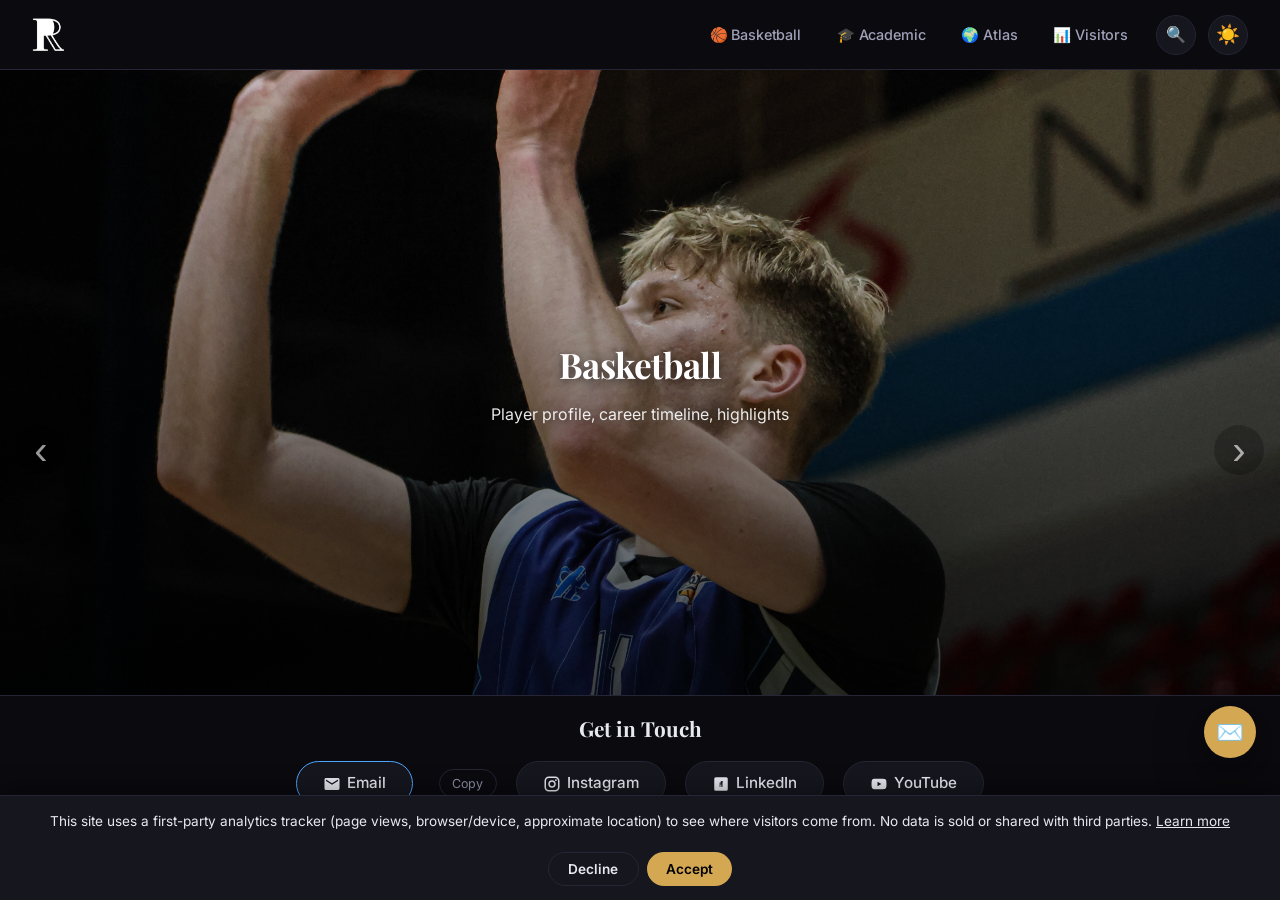
==== index.html @ edaf4eea "edits" ====
<!DOCTYPE html>
<html lang="en" data-theme="dark">
<head>

    <meta charset="UTF-8">
    <meta name="viewport" content="width=device-width, initial-scale=1.0">
    <title>Pavle Radojević — Home</title>
    <meta name="description" content="Personal website of Pavle Radojević — Basketball, Academics, License Plate Atlas">
    <link rel="icon" type="image/webp" href="images/logo-dark.webp">
    <meta property="og:type" content="website">
    <meta property="og:title" content="Pavle Radojević — Home">
    <meta property="og:description" content="Personal website of Pavle Radojević — Basketball, Academics, License Plate Atlas">
    <meta property="og:url" content="https://pavleradojevic07.github.io/pavle.radojevic/">
    <meta property="og:image" content="https://pavleradojevic07.github.io/pavle.radojevic/images/logo-dark.webp">
    <meta name="twitter:card" content="summary_large_image">
    <link rel="preconnect" href="https://fonts.googleapis.com">
    <link rel="preconnect" href="https://fonts.gstatic.com" crossorigin>
    <link href="https://fonts.googleapis.com/css2?family=Inter:wght@300;400;500;600;700;800;900&family=Playfair+Display:wght@500;600;700;800&family=JetBrains+Mono:wght@400;500;600&display=swap" rel="stylesheet">
    <script>
        // Immediately apply saved theme from cookie (no flash)
        (function() {
            var theme = document.cookie.replace(/(?:(?:^|.*;\s*)theme\s*\=\s*([^;]*).*$)|^.*$/, "$1") || 'dark';
            document.documentElement.setAttribute('data-theme', theme);
        })();
    </script>
    <style>
        :root {
            --bg: #0a0a0f;
            --bg-secondary: #111118;
            --bg-card: #16161f;
            --bg-card-hover: #1c1c28;
            --text: #e8e8f0;
            --text-secondary: #a0a0b8;
            --text-muted: #8f8fa8;
            --accent-basketball: #f07b3b;
            --accent-academic: #4da6ff;
            --accent-plates: #3ddc84;
            --accent-gold: #d4a853;
            --border: #252535;
            --shadow: 0 4px 24px rgba(0, 0, 0, 0.4);
            --shadow-lg: 0 12px 48px rgba(0, 0, 0, 0.5);
            --radius: 16px;
            --radius-lg: 24px;
            --transition: 0.3s cubic-bezier(0.4, 0, 0.2, 1);
            --transition-slow: 0.6s cubic-bezier(0.4, 0, 0.2, 1);
            --font-sans: 'Inter', system-ui, -apple-system, sans-serif;
            --font-display: 'Playfair Display', Georgia, serif;
            --font-mono: 'JetBrains Mono', 'Fira Code', monospace;
            --nav-height: 70px;
            --img-basketball: url('images/basketball-dark.webp');
            --img-academic:   url('images/academic-dark.webp');
            --img-plates:     url('images/plates-dark.webp');
        }

        [data-theme="light"] {
            --bg: #f5f5f8;
            --bg-secondary: #ffffff;
            --bg-card: #ffffff;
            --bg-card-hover: #f8f8fc;
            --text: #1a1a2e;
            --text-secondary: #4a4a60;
            --text-muted: #666680;
            --border: #e0e0ea;
            --shadow: 0 4px 20px rgba(0, 0, 0, 0.06);
            --shadow-lg: 0 12px 40px rgba(0, 0, 0, 0.1);
            --img-basketball: url('images/basketball-light.webp');
            --img-academic:   url('images/academic-light.webp');
            --img-plates:     url('images/plates-light.webp');
        }

        * {
            margin: 0;
            padding: 0;
            box-sizing: border-box;
        }

        html {
            scroll-behavior: smooth;
        }

        body {
            font-family: var(--font-sans);
            background: var(--bg);
            color: var(--text);
            line-height: 1.6;
            transition: background var(--transition-slow), color var(--transition-slow);
            overflow: hidden;
            -webkit-font-smoothing: antialiased;
            display: flex;
            flex-direction: column;
            height: 100vh;               /* full viewport height */
        }

        /* Navigation */
        .nav {
            position: fixed;
            top: 0;
            left: 0;
            right: 0;
            z-index: 1000;
            height: var(--nav-height);
            background: var(--bg);
            border-bottom: 1px solid var(--border);
            display: flex;
            align-items: center;
            justify-content: space-between;
            padding: 0 2rem;
            backdrop-filter: blur(20px);
            -webkit-backdrop-filter: blur(20px);
            transition: background var(--transition);
        }
        .nav-logo {
            font-family: var(--font-display);
            font-weight: 700;
            font-size: 1.4rem;
            letter-spacing: -0.02em;
            color: var(--text);
            text-decoration: none;
        }

        /* Logo image switching */
        .logo-dark, .logo-light {
            height: 36px;
            display: block;
        }
        .logo-light { display: none; }
        [data-theme="light"] .logo-dark { display: none; }
        [data-theme="light"] .logo-light { display: block; }
        .nav-links {
            display: flex;
            gap: 0.25rem;
            align-items: center;
        }
        .nav-link {
            color: var(--text-secondary);
            text-decoration: none;
            font-weight: 500;
            font-size: 0.9rem;
            padding: 0.5rem 1rem;
            border-radius: 8px;
            transition: all var(--transition);
            white-space: nowrap;
            letter-spacing: -0.01em;
        }
        .nav-link:hover,
        .nav-link.active {
            color: var(--text);
            background: var(--bg-card);
        }
        .nav-link.basketball-link:hover { color: var(--accent-basketball); }
        .nav-link.academic-link:hover { color: var(--accent-academic); }
        .nav-link.plates-link:hover { color: var(--accent-plates); }
        .theme-toggle {
            background: var(--bg-card);
            border: 1px solid var(--border);
            color: var(--text);
            cursor: pointer;
            width: 40px;
            height: 40px;
            border-radius: 50%;
            display: flex;
            align-items: center;
            justify-content: center;
            font-size: 1.2rem;
            transition: all var(--transition);
            margin-left: 0.5rem;
        }
        .theme-toggle:hover {
            background: var(--bg-card-hover);
            transform: rotate(30deg);
        }
        .mobile-menu-btn {
            display: none;
            background: none;
            border: none;
            color: var(--text);
            font-size: 1.6rem;
            cursor: pointer;
            padding: 0.4rem;
        }

        /* Hero – horizontal swipe */
.hero {
    flex: 1;                        /* take all remaining space between nav and footer */
    overflow-y: hidden;             /* no vertical scroll */
    overflow-x: auto;               /* horizontal swipe */
    scroll-snap-type: x mandatory;  /* snap to each panel */
    -webkit-overflow-scrolling: touch;
    display: flex;
    margin-top: var(--nav-height);
}

.hero-panels {
    display: flex;
    flex-direction: row;            /* panels side‑by‑side */
    height: 100%;
    width: auto;
}

.hero-panel {
    min-width: 100vw;               /* each panel fills the viewport width */
    height: 100%;
    scroll-snap-align: start;
    flex-shrink: 0;
    position: relative;
    display: flex;
    align-items: center;
    justify-content: center;
    text-decoration: none;
    color: #fff;
    background-size: cover;
    background-position: center;
    overflow: hidden;
    cursor: pointer;
    }

    .scroll-arrow {
        position: absolute;
        top: 50%;
        transform: translateY(-50%);
        z-index: 10;
        background: rgba(0,0,0,0.4);
        border: none;
        color: white;
        font-size: 2.5rem;
        width: 50px;
        height: 50px;
        border-radius: 50%;
        cursor: pointer;
        display: flex;
        align-items: center;
        justify-content: center;
        opacity: 0.6;
        transition: opacity 0.3s;
    }
    .scroll-arrow:hover { opacity: 1; }
    .scroll-left  { left: 1rem; }
    .scroll-right { right: 1rem; }
    .panel-basketball {
        background-image: var(--img-basketball);
    }
    .panel-academic {
        background-image: var(--img-academic);
    }
    .panel-plates {
        background-image: var(--img-plates);
    }

        .hero-panel::after {
            content: '';
            position: absolute;
            inset: 0;
            background: linear-gradient(to top, rgba(0,0,0,0.7) 0%, rgba(0,0,0,0.3) 60%, rgba(0,0,0,0.1) 100%);
            z-index: 1;
            transition: background var(--transition-slow);
        }
        .hero-panel:hover::after {
            background: linear-gradient(to top, rgba(0,0,0,0.5) 0%, rgba(0,0,0,0.2) 60%, rgba(0,0,0,0.05) 100%);
        }
        .hero-panel:hover {
            transform: scale(1.02);
            z-index: 5;
            box-shadow: 0 0 60px rgba(0,0,0,0.8);
        }
        .panel-content {
            position: relative;
            z-index: 2;
            text-align: center;
            padding: 2rem;
            max-width: 400px;
            transition: transform var(--transition);
        }
        .hero-panel:hover .panel-content {
            transform: translateY(-10px);
        }
        .panel-content .hero-card-icon {
            font-size: 4rem;
            display: block;
            margin-bottom: 0.5rem;
            filter: drop-shadow(0 4px 12px rgba(0,0,0,0.5));
        }
        .panel-content h3 {
            font-family: var(--font-display);
            font-size: 2.2rem;
            font-weight: 700;
            letter-spacing: -0.02em;
            text-shadow: 0 2px 10px rgba(0,0,0,0.6);
            margin-bottom: 0.5rem;
        }
        .panel-content p {
            font-size: 1rem;
            opacity: 0.9;
            text-shadow: 0 1px 8px rgba(0,0,0,0.5);
            font-weight: 400;
        }

        

        /* Footer */
        .contact-footer {
            text-align: center;
            padding: 1rem 1rem 1.2rem;   /* was 2rem 1rem 2.5rem */
            border-top: 1px solid var(--border);
            background: var(--bg);
        }
        .contact-footer h4 {
            font-family: var(--font-display);
            font-size: 1.3rem;
            margin-bottom: 1rem;
            color: var(--text);
        }
        .contact-links {
            display: flex;
            gap: 1.2rem;
            justify-content: center;
            flex-wrap: wrap;
            align-items: center;
        }
        .contact-link {
            color: var(--text);
            text-decoration: none;
            font-weight: 500;
            padding: 0.6rem 1.6rem;
            border-radius: 30px;
            border: 1px solid var(--border);
            transition: all var(--transition);
            background: var(--bg-card);
            font-size: 0.95rem;
            display: inline-flex;
            align-items: center;
            gap: 0.4rem;
        }
        .contact-link:hover {
            border-color: var(--accent-gold);
            background: var(--bg-card-hover);
            transform: translateY(-2px);
        }
        .contact-link.email-link { border-color: var(--accent-academic); }
        .contact-link.email-link:hover { border-color: var(--accent-academic); background: rgba(77,166,255,0.1); }
        .footer-note {
            color: var(--text-muted);
            font-size: 0.8rem;
            margin-top: 1.5rem;
        }

        /* Responsive */
        @media (max-width: 900px) {
            .nav-links { display: none; }
            .nav-links.mobile-open {
                display: flex;
                flex-direction: column;
                position: absolute;
                top: var(--nav-height);
                left: 0;
                right: 0;
                background: var(--bg-secondary);
                padding: 1rem;
                border-bottom: 1px solid var(--border);
                box-shadow: var(--shadow-lg);
                gap: 0.3rem;
            }
            .mobile-menu-btn { display: block; }
        }
        @media (max-width: 500px) {
            .hero-panel .panel-content h3 { font-size: 1.8rem; }
            .hero-panel .hero-card-icon { font-size: 3rem; }
            .contact-links { gap: 0.6rem; }
            .contact-link { padding: 0.5rem 1.2rem; font-size: 0.85rem; }
        }

        ::-webkit-scrollbar { width: 6px; }
        ::-webkit-scrollbar-track { background: var(--bg); }
        ::-webkit-scrollbar-thumb { background: var(--border); border-radius: 3px; }
        ::-webkit-scrollbar-thumb:hover { background: var(--text-muted); }
    </style>
<style>
    /* Light-theme accent colors darkened to meet WCAG AA (4.5:1) when used as text */
    [data-theme="light"] { --accent-academic: #1a6fc4; --accent-basketball: #c2410c; --accent-plates: #15803d; --accent-gold: #8a6210; }
    [data-theme="light"] #analytics-consent-banner .ac-accept,
    [data-theme="light"] #floatingContactToggle,
    [data-theme="light"] .skip-link,
    [data-theme="light"] .globe-search button,
    [data-theme="light"] #donationBtn,
    [data-theme="light"] #cookiePrefsBtnMain,
    [data-theme="light"] .confirm-modal-confirm { color: #fff !important; }
    .skip-link { position: fixed; top: -100px; left: 1rem; z-index: 100000; background: var(--accent-gold, #d4a853); color: #000; padding: 0.7rem 1.4rem; border-radius: 8px; text-decoration: none; font-weight: 600; font-family: var(--font-sans, sans-serif); transition: top 0.2s ease; }
    .skip-link:focus { top: 1rem; }
    #main-content:focus { outline: none; }
    [id] { scroll-margin-top: calc(var(--nav-height, 70px) + 16px); }
    #scrollProgressBar { position: fixed; top: 0; left: 0; height: 3px; width: 0%; background: var(--accent-gold, #d4a853); z-index: 1001; transition: width 0.1s linear; }
    #backToTopBtn { position: fixed; bottom: 1.5rem; left: 1.5rem; z-index: 900; width: 46px; height: 46px; border-radius: 50%; border: 1px solid var(--border); background: var(--bg-card); color: var(--text); font-size: 1.2rem; cursor: pointer; display: none; align-items: center; justify-content: center; box-shadow: var(--shadow); transition: border-color 0.25s ease, transform 0.25s ease, opacity 0.25s ease; opacity: 0; transform: translateY(10px); }
    #backToTopBtn.visible { display: flex; opacity: 1; transform: translateY(0); }
    #backToTopBtn:hover { border-color: var(--accent-gold); transform: translateY(-2px); }
    #floatingContact { position: fixed; bottom: 1.5rem; right: 1.5rem; z-index: 900; display: flex; flex-direction: column-reverse; align-items: flex-end; gap: 0.6rem; }
    #floatingContactToggle { width: 52px; height: 52px; border-radius: 50%; border: none; cursor: pointer; background: var(--accent-gold); color: #000; font-size: 1.4rem; box-shadow: var(--shadow-lg); display: flex; align-items: center; justify-content: center; transition: transform 0.2s ease; }
    #floatingContactToggle:hover { transform: scale(1.06); }
    #floatingContactPanel { display: none; flex-direction: column; gap: 0.3rem; background: var(--bg-card); border: 1px solid var(--border); border-radius: var(--radius-sm); padding: 0.6rem; box-shadow: var(--shadow-lg); min-width: 160px; }
    #floatingContactPanel.open { display: flex; }
    #floatingContactPanel a { display: flex; align-items: center; gap: 0.5rem; color: var(--text); text-decoration: none; font-size: 0.85rem; padding: 0.45rem 0.6rem; border-radius: 6px; transition: background 0.2s; }
    #floatingContactPanel a:hover { background: var(--bg-card-hover); }
    #siteSearchTrigger { background: var(--bg-card); border: 1px solid var(--border); color: var(--text); cursor: pointer; width: 40px; height: 40px; border-radius: 50%; display: flex; align-items: center; justify-content: center; font-size: 1rem; transition: all var(--transition, 0.3s); margin-left: 0.5rem; }
    #siteSearchTrigger:hover { background: var(--bg-card-hover); }
    #siteSearchOverlay { display: none; position: fixed; inset: 0; background: rgba(0,0,0,0.6); z-index: 20000; align-items: flex-start; justify-content: center; padding-top: 12vh; }
    #siteSearchOverlay.open { display: flex; }
    #siteSearchBox { background: var(--bg-card); border: 1px solid var(--border); border-radius: var(--radius); width: 92%; max-width: 480px; padding: 1rem; box-shadow: var(--shadow-lg); max-height: 60vh; display: flex; flex-direction: column; }
    #siteSearchInput { width: 100%; padding: 0.7rem 0.9rem; border-radius: var(--radius-sm); border: 1px solid var(--border); background: var(--bg-secondary); color: var(--text); font-family: var(--font-sans); font-size: 0.95rem; outline: none; }
    #siteSearchInput:focus { border-color: var(--accent-gold); }
    #siteSearchResults { margin-top: 0.7rem; overflow-y: auto; }
    #siteSearchResults a { display: block; padding: 0.6rem 0.7rem; border-radius: 8px; text-decoration: none; color: var(--text); }
    #siteSearchResults a:hover { background: var(--bg-card-hover); }
    #siteSearchResults .result-desc { color: var(--text-muted); font-size: 0.8rem; }
    #siteSearchEmpty { color: var(--text-muted); font-size: 0.85rem; padding: 0.6rem 0.2rem; }
    .confirm-modal-overlay { display: none; position: fixed; inset: 0; background: rgba(0,0,0,0.7); z-index: 20000; align-items: center; justify-content: center; }
    .confirm-modal-overlay.open { display: flex; }
    .confirm-modal-box { background: var(--bg-card); border: 1px solid var(--border); border-radius: var(--radius); padding: 1.6rem; max-width: 360px; width: 90%; text-align: center; box-shadow: var(--shadow-lg); }
    .confirm-modal-box h4 { font-family: var(--font-display); font-size: 1.2rem; margin-bottom: 0.6rem; }
    .confirm-modal-box p { color: var(--text-secondary); font-size: 0.9rem; margin-bottom: 1.2rem; }
    .confirm-modal-actions { display: flex; gap: 0.6rem; justify-content: center; }
    .confirm-modal-actions button { border: none; padding: 0.55rem 1.3rem; border-radius: 20px; cursor: pointer; font-weight: 600; font-family: var(--font-sans); }
    .confirm-modal-confirm { background: var(--accent-gold); color: #000; }
    .confirm-modal-cancel { background: var(--bg-secondary); color: var(--text); border: 1px solid var(--border); }
    .copy-email-btn { background: none; border: 1px solid var(--border); color: var(--text-muted); cursor: pointer; border-radius: 20px; padding: 0.35rem 0.8rem; font-size: 0.78rem; margin-left: 0.4rem; font-family: var(--font-sans); transition: all var(--transition, 0.3s); }
    .copy-email-btn:hover { border-color: var(--accent-gold); color: var(--text); }
    #donationBtn:hover { filter: brightness(1.1); }
    #cookiePrefsBtn:hover, #cookiePrefsBtnMain:hover { opacity: 0.75; }
    .modal-close:hover { border-color: var(--accent-gold); background: var(--bg-card-hover); }
    .footer-note a:hover { color: var(--text); }
    .skeleton-pulse { animation: skeletonPulse 1.3s ease-in-out infinite; }
    @keyframes skeletonPulse { 0%,100% { opacity: 1; } 50% { opacity: 0.4; } }
    .stats-grid.loading .stat-value { color: transparent; background: var(--border); border-radius: 6px; display: inline-block; min-width: 2.4ch; animation: skeletonPulse 1.3s ease-in-out infinite; }
    .loading-overlay { position: absolute; inset: 0; display: flex; align-items: center; justify-content: center; background: var(--bg-secondary); color: var(--text-muted); font-size: 0.85rem; z-index: 5; transition: opacity 0.4s ease; border-radius: inherit; }
    .loading-overlay.hidden { opacity: 0; pointer-events: none; }
    .loading-spinner { width: 20px; height: 20px; border: 2px solid var(--border); border-top-color: var(--accent-gold); border-radius: 50%; animation: spin 0.8s linear infinite; margin-right: 0.6rem; }
    @keyframes spin { to { transform: rotate(360deg); } }
    .form-msg { font-size: 0.8rem; margin-top: 0.5rem; min-height: 1.1em; }
    .form-msg-error { color: var(--accent-basketball, #e05a3b); }
    .form-msg-success { color: var(--accent-plates, #3ddc84); }
    .faq-list { display: flex; flex-direction: column; gap: 0.8rem; }
    .faq-item { background: var(--bg-card); border: 1px solid var(--border); border-radius: var(--radius-sm); padding: 1.1rem 1.3rem; cursor: pointer; transition: all var(--transition, 0.3s); }
    .faq-item:hover { border-color: var(--accent-gold); }
    .faq-question { font-weight: 600; position: relative; padding-right: 1.6rem; }
    .faq-question::after { content: '+'; position: absolute; right: 0; top: 0; font-weight: 400; color: var(--text-muted); transition: transform 0.2s; display: inline-block; }
    .faq-item[aria-expanded="true"] .faq-question::after { transform: rotate(45deg); }
    .faq-answer { display: none; margin-top: 0.7rem; padding-top: 0.7rem; border-top: 1px dashed var(--border); color: var(--text-secondary); font-size: 0.9rem; line-height: 1.6; }
    .faq-item[aria-expanded="true"] .faq-answer { display: block; }
    .faq-answer-todo { color: var(--accent-gold) !important; }
    @media print {
        .nav, .contact-footer, #analytics-consent-banner, #backToTopBtn, #floatingContact, #siteSearchOverlay, .confirm-modal-overlay, #scrollProgressBar, .theme-toggle, .mobile-menu-btn, .skip-link, .globe-container, .map-container, .map-container-wrap { display: none !important; }
        body { background: #fff !important; color: #000 !important; }
        .page-content { padding-top: 0 !important; }
        a { color: #000 !important; text-decoration: underline; }
        .course-summary, .faq-answer { display: block !important; }
        * { box-shadow: none !important; }
    }
    @media (prefers-reduced-motion: reduce) {
        .skeleton-pulse, .loading-spinner, #backToTopBtn, #floatingContactToggle { animation: none !important; transition: none !important; }
    }
</style>
</head>
<body>
    <a href="#main-content" class="skip-link">Skip to main content</a>
    <div id="scrollProgressBar"></div>
    <!-- Minimal analytics consent banner (Cloudflare tracker only — no Google Analytics) -->
    <style>
        #analytics-consent-banner {
            position: fixed; bottom: 0; left: 0; right: 0;
            background: var(--bg-card, #16161f); border-top: 1px solid var(--border, #252535);
            color: var(--text, #e8e8f0); padding: 0.9rem 1.5rem;
            display: none; align-items: center; justify-content: center;
            gap: 1.2rem; flex-wrap: wrap; z-index: 10000; font-size: 0.85rem;
            box-shadow: 0 -4px 24px rgba(0,0,0,0.4); transform: translateY(100%);
            transition: transform 0.3s ease;
        }
        #analytics-consent-banner.visible { display: flex; transform: translateY(0); }
        #analytics-consent-banner .ac-btn {
            border: none; padding: 0.5rem 1.2rem; border-radius: 30px;
            cursor: pointer; font-weight: 600; font-family: var(--font-sans, 'Inter', sans-serif);
            font-size: 0.85rem; transition: filter 0.2s;
        }
        #analytics-consent-banner .ac-accept { background: var(--accent-gold, #d4a853); color: #000; }
        #analytics-consent-banner .ac-decline { background: transparent; border: 1px solid var(--border, #252535); color: var(--text, #e8e8f0); }
        #analytics-consent-banner .ac-btn:hover { filter: brightness(1.1); }
    </style>
    <div id="analytics-consent-banner">
        <span>This site uses a first-party analytics tracker (page views, browser/device, approximate location) to see where visitors come from. No data is sold or shared with third parties. <a href="cookies.html" style="color:inherit; text-decoration:underline;">Learn more</a></span>
        <div style="display:flex; gap:0.5rem;">
            <button class="ac-btn ac-decline" id="acDeclineBtn">Decline</button>
            <button class="ac-btn ac-accept" id="acAcceptBtn">Accept</button>
        </div>
    </div>
    <script>
(function() {
  const WORKER_URL = 'https://visitor-tracker.pavle-radojevic3.workers.dev';
  const MAX_IDLE_MINUTES = 30;
  const CONSENT_COOKIE = 'analytics-consent';

  function getCookie(name) {
    const match = document.cookie.match(new RegExp('(^| )' + name + '=([^;]+)'));
    return match ? match[2] : null;
  }

  function setConsentCookie(value) {
    document.cookie = CONSENT_COOKIE + '=' + value + ';path=/;max-age=' + (60*60*24*365) + ';SameSite=Lax';
  }

  function getUTMParams() {
    var params = new URLSearchParams(window.location.search);
    var keys = ['utm_source', 'utm_medium', 'utm_campaign', 'utm_term', 'utm_content'];
    var utm = {};
    var found = false;
    keys.forEach(function (k) {
      var v = params.get(k);
      if (v) { utm[k] = v.slice(0, 100); found = true; }
    });
    if (found) {
      sessionStorage.setItem('utmParams', JSON.stringify(utm));
      return utm;
    }
    try {
      var stored = sessionStorage.getItem('utmParams');
      return stored ? JSON.parse(stored) : {};
    } catch (e) { return {}; }
  }
  function runTracking() {
    // ── visitor token & entry time ──
    if (!sessionStorage.getItem('visitorToken')) {
      sessionStorage.setItem('visitorToken',
        crypto.randomUUID ? crypto.randomUUID() : Math.random().toString(36).substr(2));
    }
    const visitorToken = sessionStorage.getItem('visitorToken');

    function getEntryTime() {
      const stored = sessionStorage.getItem('entryTime');
      if (!stored) return null;
      const elapsed = Date.now() - new Date(stored).getTime();
      if (elapsed > MAX_IDLE_MINUTES * 60 * 1000) {
        sessionStorage.removeItem('entryTime');
        return null;
      }
      return stored;
    }

    let entryTime = getEntryTime();
    if (!entryTime) {
      entryTime = new Date().toISOString();
      sessionStorage.setItem('entryTime', entryTime);
    }

    // ── send page‑view ──
    const pageData = {
      browser: navigator.userAgent.includes('Firefox') ? 'Firefox' :
               navigator.userAgent.includes('Chrome') ? 'Chrome' :
               navigator.userAgent.includes('Safari') ? 'Safari' : 'Other',
      os: navigator.platform || 'Unknown',
      device: /Mobi|Android/i.test(navigator.userAgent) ? 'Mobile' : 'Desktop',
      referrer: document.referrer || 'Direct',
      page: window.location.pathname,
      entryTime: entryTime,
      previousPage: sessionStorage.getItem('lastPage') || null,
      visitorToken: visitorToken,
      utm: getUTMParams()
    };

    sessionStorage.setItem('lastPage', window.location.pathname);

    fetch(`${WORKER_URL}/track`, {
      method: 'POST',
      headers: { 'Content-Type': 'application/json' },
      body: JSON.stringify(pageData)
    }).catch(() => {});

    // ── event tracking (downloads & external clicks) ──
    function trackEvent(type, label, url, referrer = '') {
      fetch(`${WORKER_URL}/track-event`, {
        method: 'POST',
        headers: { 'Content-Type': 'application/json' },
        body: JSON.stringify({ type, label, url, referrer })
      }).catch(() => {});
    }

    document.addEventListener('click', function(e) {
      const link = e.target.closest('a');
      if (!link) return;
      const href = link.getAttribute('href') || '';

      if (href.match(/\.pdf$/i) || link.hasAttribute('download') || link.classList.contains('pdf-link')) {
        const label = link.textContent.trim() || 'PDF Download';
        const referrer = getReferrerTag();
        trackEvent('download', label, href, referrer);
      }

      if (link.hostname && link.hostname !== window.location.hostname) {
        const label = link.textContent.trim() || link.href;
        const referrer = getReferrerTag();
        trackEvent('click', label, href, referrer);
      }
    });

    function getReferrerTag() {
      const params = new URLSearchParams(window.location.search);
      return params.get('ref') || document.referrer || 'Direct';
    }
  }

  // ── consent gate: only track after Accept, never after Decline ──
  const consent = getCookie(CONSENT_COOKIE);
  const banner = document.getElementById('analytics-consent-banner');

  if (consent === 'accepted') {
    runTracking();
  } else if (consent !== 'declined' && banner) {
    banner.classList.add('visible');
    const acceptBtn = document.getElementById('acAcceptBtn');
    const declineBtn = document.getElementById('acDeclineBtn');
    if (acceptBtn) acceptBtn.addEventListener('click', function() {
      setConsentCookie('accepted');
      banner.classList.remove('visible');
      runTracking();
    });
    if (declineBtn) declineBtn.addEventListener('click', function() {
      setConsentCookie('declined');
      banner.classList.remove('visible');
    });
  }
})();
</script>


    <nav class="nav">
        <a href="index.html" class="nav-logo">
            <img src="images/logo-dark.webp" alt="PR Logo" class="logo-dark">
            <img src="images/logo-light.webp" alt="PR Logo" class="logo-light">
        </a>
        <button class="mobile-menu-btn" id="mobileMenuBtn" aria-label="Menu">☰</button>
        <div class="nav-links" id="navLinks">
            <a href="basketball.html" class="nav-link basketball-link">🏀 Basketball</a>
            <a href="academic.html" class="nav-link academic-link">🎓 Academic</a>
            <a href="plates.html" class="nav-link plates-link">🌍 Atlas</a>
            <a href="visitors.html" class="nav-link">📊 Visitors</a>
            <button id="siteSearchTrigger" aria-label="Search the site">🔍</button>
            <button class="theme-toggle" id="themeToggle" aria-label="Toggle theme">🌙</button>
        </div>
    </nav>

    <button id="backToTopBtn" aria-label="Back to top">↑</button>

    <div id="floatingContact">
        <div id="floatingContactPanel" aria-label="Quick contact options">
            <a href="mailto:pavle.radojevic07@gmail.com">✉️ Email</a>
            <a href="https://instagram.com/pavle.radojevic" target="_blank" rel="noopener">📷 Instagram</a>
            <a href="https://linkedin.com/in/pavle-radojevic-3677b4255/" target="_blank" rel="noopener">💼 LinkedIn</a>
        </div>
        <button id="floatingContactToggle" aria-label="Contact options" aria-controls="floatingContactPanel" aria-expanded="false">✉️</button>
    </div>

    <div id="siteSearchOverlay" role="dialog" aria-modal="true" aria-label="Site search">
        <div id="siteSearchBox">
            <input type="text" id="siteSearchInput" placeholder="Search the site…" aria-label="Search the site" autocomplete="off">
            <div id="siteSearchResults"></div>
        </div>
    </div>

    <div class="confirm-modal-overlay" id="cookiePrefsConfirmModal" role="dialog" aria-modal="true">
        <div class="confirm-modal-box">
            <h4>Reset cookie preferences?</h4>
            <p>You'll see the consent banner again on your next page load.</p>
            <div class="confirm-modal-actions">
                <button class="confirm-modal-cancel" id="cookiePrefsCancelBtn" type="button">Cancel</button>
                <button class="confirm-modal-confirm" id="cookiePrefsConfirmBtn" type="button">Reset</button>
            </div>
        </div>
    </div>

    <main class="hero" id="main-content" tabindex="-1">
    <button class="scroll-arrow scroll-left" id="scrollLeft" aria-label="Previous">‹</button>
    <button class="scroll-arrow scroll-right" id="scrollRight" aria-label="Next">›</button>
    <div class="hero-panels">
        <a href="basketball.html" class="hero-panel panel-basketball">
            <div class="panel-content">
                <h3>Basketball</h3>
                <p>Player profile, career timeline, highlights</p>
            </div>
        </a>
        <a href="academic.html" class="hero-panel panel-academic">
            <div class="panel-content">
                <h3>Academic</h3>
                <p>University, courses & personal projects</p>
            </div>
        </a>
        <a href="plates.html" class="hero-panel panel-plates">
            <div class="panel-content">
                <h3>License Plate Atlas</h3>
                <p>Interactive globe & collection stories</p>
            </div>
        </a>
    </div>
</main>

    <footer class="contact-footer">
        <h4>Get in Touch</h4>
        <div class="contact-links">
            <a href="mailto:pavle.radojevic07@gmail.com" class="contact-link email-link">
                <svg width="18" height="18" viewBox="0 0 24 24" fill="currentColor">
                    <path d="M20 4H4c-1.1 0-2 .9-2 2v12c0 1.1.9 2 2 2h16c1.1 0 2-.9 2-2V6c0-1.1-.9-2-2-2zm0 4-8 5-8-5V6l8 5 8-5v2z"/>
                </svg>
                Email
            </a>
            <button type="button" class="copy-email-btn" data-email="pavle.radojevic07@gmail.com" aria-label="Copy email address to clipboard">Copy</button>
            <a href="https://instagram.com/pavle.radojevic" target="_blank" rel="noopener" class="contact-link">
                <svg width="18" height="18" viewBox="0 0 24 24" fill="currentColor">
                    <path d="M7.8 2h8.4C19.4 2 22 4.6 22 7.8v8.4c0 3.2-2.6 5.8-5.8 5.8H7.8C4.6 22 2 19.4 2 16.2V7.8C2 4.6 4.6 2 7.8 2zm-.2 2C5.6 4 4 5.6 4 7.6v8.8C4 18.4 5.6 20 7.6 20h8.8c2 0 3.6-1.6 3.6-3.6V7.6C20 5.6 18.4 4 16.4 4H7.6zm9.6 1.5a1.25 1.25 0 110 2.5 1.25 1.25 0 010-2.5zM12 7c2.8 0 5 2.2 5 5s-2.2 5-5 5-5-2.2-5-5 2.2-5 5-5zm0 2c-1.7 0-3 1.3-3 3s1.3 3 3 3 3-1.3 3-3-1.3-3-3-3z"/>
                </svg>
                Instagram
            </a>
            <a href="https://linkedin.com/in/pavle-radojevic-3677b4255/" target="_blank" rel="noopener" class="contact-link">
                <svg width="18" height="18" viewBox="0 0 24 24" fill="currentColor">
                    <path d="M19 3a2 2 0 012 2v14a2 2 0 01-2 2H5a2 2 0 01-2-2V5a2 2 0 012-2h14zm-3 7h-1.5v-.5c0-.8-.7-1.5-1.5-1.5s-1.5.7-1.5 1.5V10H10v6h1.5v-3h1v3H14v-6zm-5 0H9.5v6H11v-6zm-2-1.5a1.25 1.25 0 110-2.5 1.25 1.25 0 010 2.5z"/>
                </svg>
                LinkedIn
            </a>
            <a href="https://www.youtube.com/@pavleradojevic5867" target="_blank" rel="noopener" class="contact-link">
                <svg width="18" height="18" viewBox="0 0 24 24" fill="currentColor">
                    <path d="M10 15l5.19-3L10 9v6zm11.56-7.83c.13.47.22 1.1.28 1.9.07.8.1 1.49.1 2.09L22 12c0 2.19-.16 3.8-.44 4.83-.25.9-.83 1.48-1.73 1.73-.47.13-1.33.22-2.65.28-1.3.07-2.49.1-3.59.1L12 19c-4.19 0-6.8-.16-7.83-.44-.9-.25-1.48-.83-1.73-1.73-.13-.47-.22-1.1-.28-1.9-.07-.8-.1-1.49-.1-2.09L2 12c0-2.19.16-3.8.44-4.83.25-.9.83-1.48 1.73-1.73.47-.13 1.33-.22 2.65-.28 1.3-.07 2.49-.1 3.59-.1L12 5c4.19 0 6.8.16 7.83.44.9.25 1.48.83 1.73 1.73z"/>
                </svg>
                YouTube
            </a>
        </div>
        <p class="footer-note">© 2026 Pavle Radojević · Hosted on GitHub Pages · Content last updated September 27, 2026</p>
        <p class="footer-note" style="margin-top:0.6rem;">
            <a href="privacy.html" style="color:var(--text-muted); text-decoration:underline;">Privacy Policy</a> ·
            <a href="terms.html" style="color:var(--text-muted); text-decoration:underline;">Terms &amp; Conditions</a> ·
            <a href="cookies.html" style="color:var(--text-muted); text-decoration:underline;">Cookie Policy</a> ·
            <button id="cookiePrefsBtn" type="button" style="background:none; border:none; padding:0; margin:0; font:inherit; color:var(--text-muted); text-decoration:underline; cursor:pointer;">Cookie Preferences</button>
        </p>
    </footer>
    <script>
        (function () {
            var btn = document.getElementById('cookiePrefsBtn');
            if (btn) {
                btn.addEventListener('click', function () {
                    if (window.openCookiePrefsConfirm) window.openCookiePrefsConfirm();
                });
            }
        })();
    </script>

    <script>
        // Theme toggle with cookie (no localStorage)
        const themeToggle = document.getElementById('themeToggle');
        themeToggle.textContent = document.documentElement.getAttribute('data-theme') === 'dark' ? '☀️' : '🌙';
        themeToggle.addEventListener('click', () => {
            const html = document.documentElement;
            const current = html.getAttribute('data-theme');
            const next = current === 'dark' ? 'light' : 'dark';
            html.setAttribute('data-theme', next);
            themeToggle.textContent = next === 'dark' ? '☀️' : '🌙';
            document.cookie = 'theme=' + next + ';path=/;max-age=' + (60*60*24*365) + ';SameSite=Lax';
        });

        // Mobile menu
        const mobileMenuBtn = document.getElementById('mobileMenuBtn');
        const navLinks = document.getElementById('navLinks');
        mobileMenuBtn.addEventListener('click', () => {
            navLinks.classList.toggle('mobile-open');
            mobileMenuBtn.textContent = navLinks.classList.contains('mobile-open') ? '✕' : '☰';
        });
    </script>
    <script>
    document.addEventListener('DOMContentLoaded', function () {
        const hero = document.querySelector('.hero');
        const panels = document.querySelectorAll('.hero-panel');
        const totalPanels = panels.length;
        const leftBtn = document.getElementById('scrollLeft');
        const rightBtn = document.getElementById('scrollRight');

        // Duplicate panels for seamless looping
        function setupLoop() {
            // Clone first panel and append to end
            const firstClone = panels[0].cloneNode(true);
            firstClone.classList.add('clone');
            hero.querySelector('.hero-panels').appendChild(firstClone);

            // Clone last panel and prepend to beginning
            const lastClone = panels[totalPanels - 1].cloneNode(true);
            lastClone.classList.add('clone');
            hero.querySelector('.hero-panels').prepend(lastClone);

            // Set initial scroll position to the first real panel (skip the prepended clone)
            hero.scrollLeft = hero.clientWidth; // scroll to the first real panel
        }

        setupLoop();

        // Infinite scroll loop
        hero.addEventListener('scroll', () => {
            const panelWidth = hero.clientWidth;
            const scrollPos = hero.scrollLeft;

            // If scrolled to the clone at the end, jump to the first real panel
            if (scrollPos >= panelWidth * (totalPanels + 1)) {
                hero.scrollLeft = panelWidth;
            }
            // If scrolled to the clone at the beginning, jump to the last real panel
            if (scrollPos <= 0) {
                hero.scrollLeft = panelWidth * totalPanels;
            }
        });

        // Arrow buttons
        leftBtn.addEventListener('click', () => {
            hero.scrollBy({ left: -hero.clientWidth, behavior: 'smooth' });
        });
        rightBtn.addEventListener('click', () => {
            hero.scrollBy({ left: hero.clientWidth, behavior: 'smooth' });
        });

        // Keyboard arrows
        document.addEventListener('keydown', (e) => {
            if (e.key === 'ArrowLeft') {
                hero.scrollBy({ left: -hero.clientWidth, behavior: 'smooth' });
            } else if (e.key === 'ArrowRight') {
                hero.scrollBy({ left: hero.clientWidth, behavior: 'smooth' });
            }
        });
    });
</script>
<script>
(function () {
    // Scroll progress + back to top (inert on the home page, which has no vertical scroll)
    var progressBar = document.getElementById('scrollProgressBar');
    var backToTopBtn = document.getElementById('backToTopBtn');
    function onScroll() {
        var doc = document.documentElement;
        var scrollTop = doc.scrollTop || document.body.scrollTop;
        var scrollable = doc.scrollHeight - doc.clientHeight;
        var pct = scrollable > 0 ? (scrollTop / scrollable) * 100 : 0;
        if (progressBar) progressBar.style.width = pct + '%';
        if (backToTopBtn) backToTopBtn.classList.toggle('visible', scrollTop > 400);
    }
    window.addEventListener('scroll', onScroll, { passive: true });
    onScroll();
    if (backToTopBtn) {
        backToTopBtn.addEventListener('click', function () {
            var reduce = window.matchMedia && window.matchMedia('(prefers-reduced-motion: reduce)').matches;
            window.scrollTo({ top: 0, behavior: reduce ? 'auto' : 'smooth' });
        });
    }

    // Floating contact
    var fcToggle = document.getElementById('floatingContactToggle');
    var fcPanel = document.getElementById('floatingContactPanel');
    var fcWrap = document.getElementById('floatingContact');
    function closeFc() {
        if (!fcPanel || !fcToggle) return;
        fcPanel.classList.remove('open');
        fcToggle.setAttribute('aria-expanded', 'false');
    }
    if (fcToggle && fcPanel) {
        fcToggle.addEventListener('click', function () {
            var open = fcPanel.classList.toggle('open');
            fcToggle.setAttribute('aria-expanded', open ? 'true' : 'false');
        });
        document.addEventListener('click', function (e) {
            if (fcWrap && !fcWrap.contains(e.target)) closeFc();
        });
    }

    // Keep floating buttons clear of the consent banner
    var banner = document.getElementById('analytics-consent-banner');
    function adjustForBanner() {
        if (!banner || !fcWrap || !backToTopBtn) return;
        var visible = banner.classList.contains('visible');
        var offset = visible ? banner.offsetHeight + 16 : 24;
        fcWrap.style.bottom = offset + 'px';
        backToTopBtn.style.bottom = offset + 'px';
    }
    adjustForBanner();
    if (banner && window.MutationObserver) {
        new MutationObserver(adjustForBanner).observe(banner, { attributes: true, attributeFilter: ['class'] });
    }
    window.addEventListener('resize', adjustForBanner);

    // Site search
    var searchTrigger = document.getElementById('siteSearchTrigger');
    var searchOverlay = document.getElementById('siteSearchOverlay');
    var searchInputEl = document.getElementById('siteSearchInput');
    var searchResultsEl = document.getElementById('siteSearchResults');
    var lastFocus = null;
    var siteIndex = [
        { title: 'Home', url: 'index.html', desc: 'Basketball, academics, license plate atlas' },
        { title: 'Basketball', url: 'basketball.html', desc: 'Player profile, height, weight, position' },
        { title: 'Playing history', url: 'basketball.html', desc: 'KK Borac Zemun, Honv\u00e9d Academy, EYBL' },
        { title: 'Career achievements', url: 'basketball.html#achievements', desc: 'National team camp, NB II champion, tournaments' },
        { title: 'Career highs', url: 'basketball.html#career-highs', desc: 'Points, rebounds, assists, blocks' },
        { title: 'Basketball FAQ', url: 'basketball.html#faq', desc: 'Contact, stats, recruiting questions' },
        { title: 'Academic', url: 'academic.html', desc: 'University of Belgrade, Faculty of Mathematics' },
        { title: 'Courses', url: 'academic.html#courses', desc: 'Programming, linear algebra, mathematical analysis' },
        { title: 'Languages', url: 'academic.html#languages', desc: 'Serbian, English, Hungarian' },
        { title: 'License plate atlas', url: 'plates.html', desc: 'Interactive globe and collection stats' },
        { title: 'Visitor map', url: 'visitors.html', desc: 'Visitor statistics by country' },
        { title: 'Privacy policy', url: 'privacy.html', desc: 'Data, analytics, your rights' },
        { title: 'Terms & conditions', url: 'terms.html', desc: 'Use of this site' },
        { title: 'Cookie policy', url: 'cookies.html', desc: 'Cookies, storage, consent' }
    ];
    function escapeHtml(s) { return s.replace(/&/g, '&amp;').replace(/</g, '&lt;').replace(/>/g, '&gt;'); }
    function renderResults(q) {
        if (!searchResultsEl) return;
        var query = q.trim().toLowerCase();
        var matches = siteIndex.filter(function (item) {
            return !query || item.title.toLowerCase().indexOf(query) !== -1 || item.desc.toLowerCase().indexOf(query) !== -1;
        });
        if (matches.length === 0) {
            searchResultsEl.innerHTML = '<div id="siteSearchEmpty">No matches. Try a different word.</div>';
            return;
        }
        searchResultsEl.innerHTML = matches.map(function (item) {
            return '<a href="' + item.url + '"><strong>' + escapeHtml(item.title) + '</strong><div class="result-desc">' + escapeHtml(item.desc) + '</div></a>';
        }).join('');
    }
    function openSearch() {
        if (!searchOverlay) return;
        lastFocus = document.activeElement;
        searchOverlay.classList.add('open');
        renderResults('');
        setTimeout(function () { if (searchInputEl) searchInputEl.focus(); }, 30);
    }
    function closeSearch() {
        if (!searchOverlay) return;
        searchOverlay.classList.remove('open');
        if (searchInputEl) searchInputEl.value = '';
        if (lastFocus && lastFocus.focus) lastFocus.focus();
    }
    if (searchTrigger) searchTrigger.addEventListener('click', openSearch);
    if (searchInputEl) {
        searchInputEl.addEventListener('input', function () { renderResults(this.value); });
        searchInputEl.addEventListener('keydown', function (e) {
            if (e.key === 'Enter') {
                var first = searchResultsEl && searchResultsEl.querySelector('a');
                if (first) window.location.href = first.getAttribute('href');
            }
        });
    }
    if (searchOverlay) searchOverlay.addEventListener('click', function (e) { if (e.target === searchOverlay) closeSearch(); });

    // Copy email
    document.querySelectorAll('.copy-email-btn').forEach(function (btn) {
        btn.addEventListener('click', function () {
            var email = btn.getAttribute('data-email');
            function done() { btn.textContent = 'Copied'; setTimeout(function () { btn.textContent = 'Copy'; }, 1800); }
            function fallback() {
                var ta = document.createElement('textarea');
                ta.value = email; ta.style.position = 'fixed'; ta.style.opacity = '0';
                document.body.appendChild(ta); ta.select();
                try { document.execCommand('copy'); done(); } catch (err) { btn.textContent = 'Press Ctrl+C'; }
                document.body.removeChild(ta);
            }
            if (navigator.clipboard && navigator.clipboard.writeText) {
                navigator.clipboard.writeText(email).then(done).catch(fallback);
            } else { fallback(); }
        });
    });

    // Cookie preferences confirmation modal
    var cookieModal = document.getElementById('cookiePrefsConfirmModal');
    var cookieCancelBtn = document.getElementById('cookiePrefsCancelBtn');
    var cookieConfirmBtn = document.getElementById('cookiePrefsConfirmBtn');
    var cookieLastFocus = null;
    function openCookieModal() {
        if (!cookieModal) return;
        cookieLastFocus = document.activeElement;
        cookieModal.classList.add('open');
        if (cookieConfirmBtn) cookieConfirmBtn.focus();
    }
    function closeCookieModal() {
        if (!cookieModal) return;
        cookieModal.classList.remove('open');
        if (cookieLastFocus && cookieLastFocus.focus) cookieLastFocus.focus();
    }
    if (cookieCancelBtn) cookieCancelBtn.addEventListener('click', closeCookieModal);
    if (cookieModal) cookieModal.addEventListener('click', function (e) { if (e.target === cookieModal) closeCookieModal(); });
    if (cookieConfirmBtn) cookieConfirmBtn.addEventListener('click', function () {
        document.cookie = 'analytics-consent=; path=/; max-age=0; SameSite=Lax';
        location.reload();
    });
    window.openCookiePrefsConfirm = openCookieModal;

    // FAQ accordion (same interaction pattern as the course cards)
    document.querySelectorAll('.faq-item').forEach(function (item) {
        function toggle() { item.setAttribute('aria-expanded', item.getAttribute('aria-expanded') === 'true' ? 'false' : 'true'); }
        item.addEventListener('click', toggle);
        item.addEventListener('keydown', function (e) {
            if (e.key === 'Enter' || e.key === ' ' || e.key === 'Spacebar') { e.preventDefault(); toggle(); }
        });
    });

    // Global shortcuts: Ctrl/Cmd+K opens search, Escape closes any open overlay
    document.addEventListener('keydown', function (e) {
        if ((e.key === 'k' || e.key === 'K') && (e.metaKey || e.ctrlKey)) { e.preventDefault(); openSearch(); }
        if (e.key === 'Escape') {
            if (searchOverlay && searchOverlay.classList.contains('open')) closeSearch();
            if (cookieModal && cookieModal.classList.contains('open')) closeCookieModal();
            closeFc();
        }
    });
})();
</script>
</body>
</html>
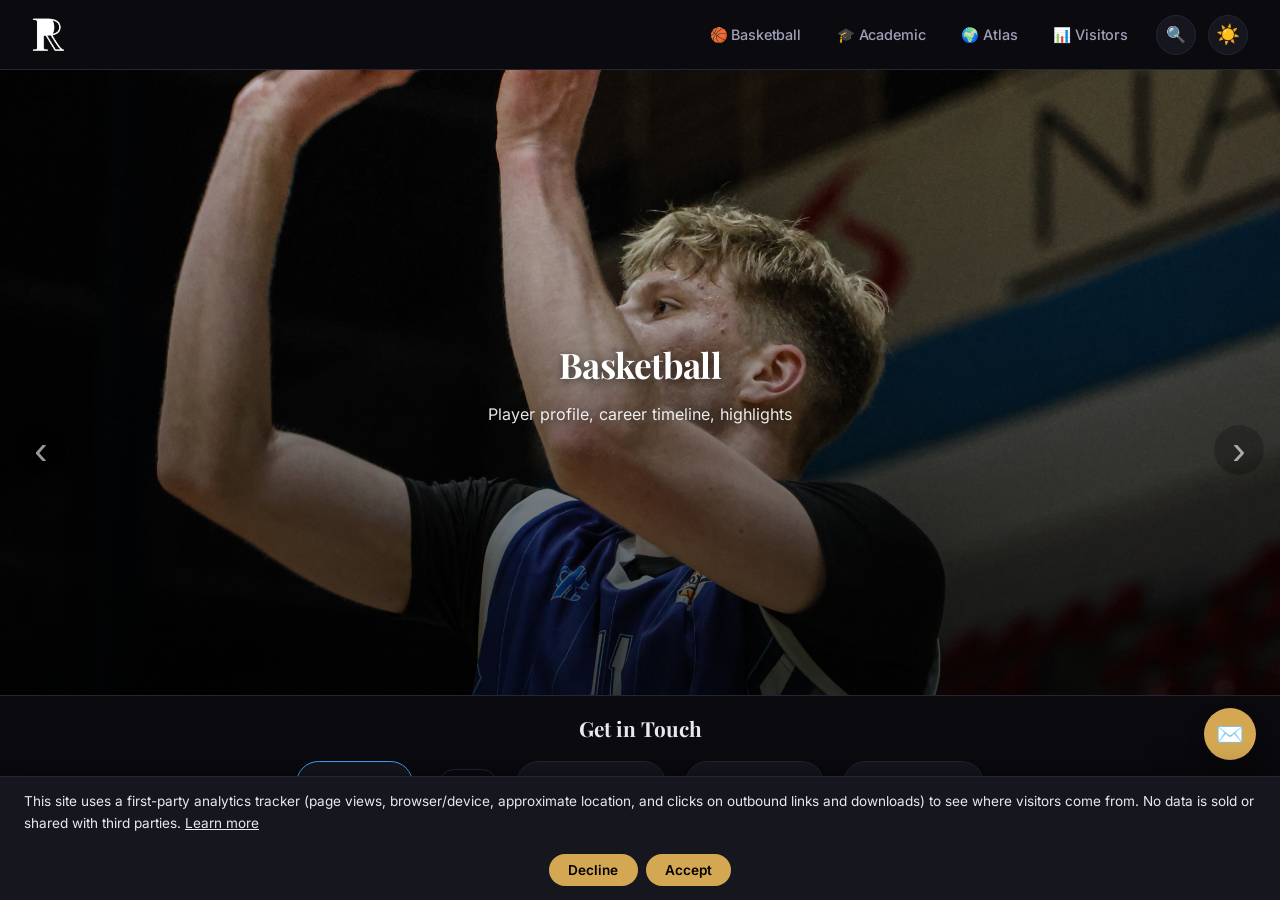
==== commit 5358279f: "edits" ====
--- a/index.html
+++ b/index.html
@@ -13,9 +13,7 @@
     <meta property="og:url" content="https://pavleradojevic07.github.io/pavle.radojevic/">
     <meta property="og:image" content="https://pavleradojevic07.github.io/pavle.radojevic/images/logo-dark.webp">
     <meta name="twitter:card" content="summary_large_image">
-    <link rel="preconnect" href="https://fonts.googleapis.com">
-    <link rel="preconnect" href="https://fonts.gstatic.com" crossorigin>
-    <link href="https://fonts.googleapis.com/css2?family=Inter:wght@300;400;500;600;700;800;900&family=Playfair+Display:wght@500;600;700;800&family=JetBrains+Mono:wght@400;500;600&display=swap" rel="stylesheet">
+    <link rel="stylesheet" href="fonts/fonts.css">
     <script>
         // Immediately apply saved theme from cookie (no flash)
         (function() {
@@ -84,7 +82,8 @@
             color: var(--text);
             line-height: 1.6;
             transition: background var(--transition-slow), color var(--transition-slow);
-            overflow: hidden;
+            overflow-x: hidden;
+            overflow-y: auto;
             -webkit-font-smoothing: antialiased;
             display: flex;
             flex-direction: column;
@@ -181,6 +180,7 @@
 
         /* Hero – horizontal swipe */
 .hero {
+    min-height: 280px;
     flex: 1;                        /* take all remaining space between nav and footer */
     overflow-y: hidden;             /* no vertical scroll */
     overflow-x: auto;               /* horizontal swipe */
@@ -377,12 +377,17 @@
     /* Light-theme accent colors darkened to meet WCAG AA (4.5:1) when used as text */
     [data-theme="light"] { --accent-academic: #1a6fc4; --accent-basketball: #c2410c; --accent-plates: #15803d; --accent-gold: #8a6210; }
     [data-theme="light"] #analytics-consent-banner .ac-accept,
+    [data-theme="light"] #analytics-consent-banner .ac-decline,
     [data-theme="light"] #floatingContactToggle,
     [data-theme="light"] .skip-link,
     [data-theme="light"] .globe-search button,
     [data-theme="light"] #donationBtn,
     [data-theme="light"] #cookiePrefsBtnMain,
     [data-theme="light"] .confirm-modal-confirm { color: #fff !important; }
+    /* Hover-state contrast: white text on the dark-theme accents was below 4.5:1 */
+    .club-link:hover, .btn-outline:hover, .school-link:hover, .pdf-link:hover { color: #000 !important; }
+    [data-theme="light"] .club-link:hover, [data-theme="light"] .btn-outline:hover, [data-theme="light"] .school-link:hover, [data-theme="light"] .pdf-link:hover { color: #fff !important; }
+    [data-theme="light"] .pill-optional { color: #0b4f96; }
     .skip-link { position: fixed; top: -100px; left: 1rem; z-index: 100000; background: var(--accent-gold, #d4a853); color: #000; padding: 0.7rem 1.4rem; border-radius: 8px; text-decoration: none; font-weight: 600; font-family: var(--font-sans, sans-serif); transition: top 0.2s ease; }
     .skip-link:focus { top: 1rem; }
     #main-content:focus { outline: none; }
@@ -454,6 +459,7 @@
     }
     @media (prefers-reduced-motion: reduce) {
         .skeleton-pulse, .loading-spinner, #backToTopBtn, #floatingContactToggle { animation: none !important; transition: none !important; }
+        html { scroll-behavior: auto !important; }
     }
 </style>
 </head>
@@ -478,11 +484,11 @@
             font-size: 0.85rem; transition: filter 0.2s;
         }
         #analytics-consent-banner .ac-accept { background: var(--accent-gold, #d4a853); color: #000; }
-        #analytics-consent-banner .ac-decline { background: transparent; border: 1px solid var(--border, #252535); color: var(--text, #e8e8f0); }
+        #analytics-consent-banner .ac-decline { background: var(--accent-gold, #d4a853); color: #000; }
         #analytics-consent-banner .ac-btn:hover { filter: brightness(1.1); }
     </style>
     <div id="analytics-consent-banner">
-        <span>This site uses a first-party analytics tracker (page views, browser/device, approximate location) to see where visitors come from. No data is sold or shared with third parties. <a href="cookies.html" style="color:inherit; text-decoration:underline;">Learn more</a></span>
+        <span>This site uses a first-party analytics tracker (page views, browser/device, approximate location, and clicks on outbound links and downloads) to see where visitors come from. No data is sold or shared with third parties. <a href="cookies.html" style="color:inherit; text-decoration:underline;">Learn more</a></span>
         <div style="display:flex; gap:0.5rem;">
             <button class="ac-btn ac-decline" id="acDeclineBtn">Decline</button>
             <button class="ac-btn ac-accept" id="acAcceptBtn">Accept</button>
@@ -500,7 +506,8 @@
   }
 
   function setConsentCookie(value) {
-    document.cookie = CONSENT_COOKIE + '=' + value + ';path=/;max-age=' + (60*60*24*365) + ';SameSite=Lax';
+    if (value !== 'accepted') { ['visitorToken','entryTime','lastPage','utmParams'].forEach(function (k) { try { sessionStorage.removeItem(k); } catch (e) {} }); }
+    document.cookie = CONSENT_COOKIE + '=' + value + ';path=/;max-age=' + (60*60*24*365) + ';SameSite=Lax' + (location.protocol === 'https:' ? ';Secure' : '');
   }
 
   function getUTMParams() {
@@ -628,10 +635,10 @@
 
     <nav class="nav">
         <a href="index.html" class="nav-logo">
-            <img src="images/logo-dark.webp" alt="PR Logo" class="logo-dark">
-            <img src="images/logo-light.webp" alt="PR Logo" class="logo-light">
+            <img src="images/logo-dark.webp" alt="Pavle Radojević — home" class="logo-dark">
+            <img src="images/logo-light.webp" alt="Pavle Radojević — home" class="logo-light">
         </a>
-        <button class="mobile-menu-btn" id="mobileMenuBtn" aria-label="Menu">☰</button>
+        <button class="mobile-menu-btn" id="mobileMenuBtn" aria-label="Menu" aria-expanded="false" aria-controls="navLinks">☰</button>
         <div class="nav-links" id="navLinks">
             <a href="basketball.html" class="nav-link basketball-link">🏀 Basketball</a>
             <a href="academic.html" class="nav-link academic-link">🎓 Academic</a>
@@ -725,7 +732,7 @@
                 YouTube
             </a>
         </div>
-        <p class="footer-note">© 2026 Pavle Radojević · Hosted on GitHub Pages · Content last updated September 27, 2026</p>
+        <p class="footer-note">© 2026 Pavle Radojević · Hosted on GitHub Pages · Content last updated October 1, 2026</p>
         <p class="footer-note" style="margin-top:0.6rem;">
             <a href="privacy.html" style="color:var(--text-muted); text-decoration:underline;">Privacy Policy</a> ·
             <a href="terms.html" style="color:var(--text-muted); text-decoration:underline;">Terms &amp; Conditions</a> ·
@@ -754,7 +761,7 @@
             const next = current === 'dark' ? 'light' : 'dark';
             html.setAttribute('data-theme', next);
             themeToggle.textContent = next === 'dark' ? '☀️' : '🌙';
-            document.cookie = 'theme=' + next + ';path=/;max-age=' + (60*60*24*365) + ';SameSite=Lax';
+            document.cookie = 'theme=' + next + ';path=/;max-age=' + (60*60*24*365) + ';SameSite=Lax' + (location.protocol === 'https:' ? ';Secure' : '');
         });
 
         // Mobile menu
@@ -763,6 +770,7 @@
         mobileMenuBtn.addEventListener('click', () => {
             navLinks.classList.toggle('mobile-open');
             mobileMenuBtn.textContent = navLinks.classList.contains('mobile-open') ? '✕' : '☰';
+            mobileMenuBtn.setAttribute('aria-expanded', navLinks.classList.contains('mobile-open') ? 'true' : 'false');
         });
     </script>
     <script>
@@ -777,12 +785,12 @@
         function setupLoop() {
             // Clone first panel and append to end
             const firstClone = panels[0].cloneNode(true);
-            firstClone.classList.add('clone');
+            firstClone.classList.add('clone'); firstClone.setAttribute('aria-hidden','true'); firstClone.setAttribute('tabindex','-1');
             hero.querySelector('.hero-panels').appendChild(firstClone);
 
             // Clone last panel and prepend to beginning
             const lastClone = panels[totalPanels - 1].cloneNode(true);
-            lastClone.classList.add('clone');
+            lastClone.classList.add('clone'); lastClone.setAttribute('aria-hidden','true'); lastClone.setAttribute('tabindex','-1');
             hero.querySelector('.hero-panels').prepend(lastClone);
 
             // Set initial scroll position to the first real panel (skip the prepended clone)
@@ -816,6 +824,7 @@
 
         // Keyboard arrows
         document.addEventListener('keydown', (e) => {
+            if (e.target && /^(INPUT|TEXTAREA|SELECT)$/.test(e.target.tagName)) return;
             if (e.key === 'ArrowLeft') {
                 hero.scrollBy({ left: -hero.clientWidth, behavior: 'smooth' });
             } else if (e.key === 'ArrowRight') {
@@ -889,12 +898,12 @@
     var siteIndex = [
         { title: 'Home', url: 'index.html', desc: 'Basketball, academics, license plate atlas' },
         { title: 'Basketball', url: 'basketball.html', desc: 'Player profile, height, weight, position' },
-        { title: 'Playing history', url: 'basketball.html', desc: 'KK Borac Zemun, Honv\u00e9d Academy, EYBL' },
+        { title: 'Playing history', url: 'basketball.html', desc: 'KK Portoro\u017e, KK Borac Zemun, Honv\u00e9d Academy, EYBL' },
         { title: 'Career achievements', url: 'basketball.html#achievements', desc: 'National team camp, NB II champion, tournaments' },
         { title: 'Career highs', url: 'basketball.html#career-highs', desc: 'Points, rebounds, assists, blocks' },
         { title: 'Basketball FAQ', url: 'basketball.html#faq', desc: 'Contact, stats, recruiting questions' },
-        { title: 'Academic', url: 'academic.html', desc: 'University of Belgrade, Faculty of Mathematics' },
-        { title: 'Courses', url: 'academic.html#courses', desc: 'Programming, linear algebra, mathematical analysis' },
+        { title: 'Academic', url: 'academic.html', desc: 'University of Primorska, FAMNIT, Koper' },
+        { title: 'Courses', url: 'academic.html#courses', desc: 'Completed at University of Belgrade: programming, linear algebra, logic' },
         { title: 'Languages', url: 'academic.html#languages', desc: 'Serbian, English, Hungarian' },
         { title: 'License plate atlas', url: 'plates.html', desc: 'Interactive globe and collection stats' },
         { title: 'Visitor map', url: 'visitors.html', desc: 'Visitor statistics by country' },
@@ -979,7 +988,8 @@
     if (cookieCancelBtn) cookieCancelBtn.addEventListener('click', closeCookieModal);
     if (cookieModal) cookieModal.addEventListener('click', function (e) { if (e.target === cookieModal) closeCookieModal(); });
     if (cookieConfirmBtn) cookieConfirmBtn.addEventListener('click', function () {
-        document.cookie = 'analytics-consent=; path=/; max-age=0; SameSite=Lax';
+        ['visitorToken','entryTime','lastPage','utmParams'].forEach(function (k) { try { sessionStorage.removeItem(k); } catch (e) {} });
+        document.cookie = 'analytics-consent=; path=/; max-age=0; SameSite=Lax' + (location.protocol === 'https:' ? '; Secure' : '');
         location.reload();
     });
     window.openCookiePrefsConfirm = openCookieModal;
--- a/fonts/fonts.css
+++ b/fonts/fonts.css
@@ -0,0 +1,7 @@
+/* Self-hosted via Fontsource (SIL Open Font License 1.1). See LICENSE-*.txt */
+@font-face{font-family:'Inter';font-style:normal;font-display:swap;font-weight:100 900;src:url(inter-latin-ext-wght-normal.woff2) format('woff2');unicode-range:U+0100-02BA,U+02BD-02C5,U+02C7-02CC,U+02CE-02D7,U+02DD-02FF,U+0304,U+0308,U+0329,U+1D00-1DBF,U+1E00-1E9F,U+1EF2-1EFF,U+2020,U+20A0-20AB,U+20AD-20C0,U+2113,U+2C60-2C7F,U+A720-A7FF;}
+@font-face{font-family:'Inter';font-style:normal;font-display:swap;font-weight:100 900;src:url(inter-latin-wght-normal.woff2) format('woff2');unicode-range:U+0000-00FF,U+0131,U+0152-0153,U+02BB-02BC,U+02C6,U+02DA,U+02DC,U+0304,U+0308,U+0329,U+2000-206F,U+20AC,U+2122,U+2191,U+2193,U+2212,U+2215,U+FEFF,U+FFFD;}
+@font-face{font-family:'Playfair Display';font-style:normal;font-display:swap;font-weight:400 900;src:url(playfair-display-latin-ext-wght-normal.woff2) format('woff2');unicode-range:U+0100-02BA,U+02BD-02C5,U+02C7-02CC,U+02CE-02D7,U+02DD-02FF,U+0304,U+0308,U+0329,U+1D00-1DBF,U+1E00-1E9F,U+1EF2-1EFF,U+2020,U+20A0-20AB,U+20AD-20C0,U+2113,U+2C60-2C7F,U+A720-A7FF;}
+@font-face{font-family:'Playfair Display';font-style:normal;font-display:swap;font-weight:400 900;src:url(playfair-display-latin-wght-normal.woff2) format('woff2');unicode-range:U+0000-00FF,U+0131,U+0152-0153,U+02BB-02BC,U+02C6,U+02DA,U+02DC,U+0304,U+0308,U+0329,U+2000-206F,U+20AC,U+2122,U+2191,U+2193,U+2212,U+2215,U+FEFF,U+FFFD;}
+@font-face{font-family:'JetBrains Mono';font-style:normal;font-display:swap;font-weight:100 800;src:url(jetbrains-mono-latin-ext-wght-normal.woff2) format('woff2');unicode-range:U+0100-02BA,U+02BD-02C5,U+02C7-02CC,U+02CE-02D7,U+02DD-02FF,U+0304,U+0308,U+0329,U+1D00-1DBF,U+1E00-1E9F,U+1EF2-1EFF,U+2020,U+20A0-20AB,U+20AD-20C0,U+2113,U+2C60-2C7F,U+A720-A7FF;}
+@font-face{font-family:'JetBrains Mono';font-style:normal;font-display:swap;font-weight:100 800;src:url(jetbrains-mono-latin-wght-normal.woff2) format('woff2');unicode-range:U+0000-00FF,U+0131,U+0152-0153,U+02BB-02BC,U+02C6,U+02DA,U+02DC,U+0304,U+0308,U+0329,U+2000-206F,U+20AC,U+2122,U+2191,U+2193,U+2212,U+2215,U+FEFF,U+FFFD;}
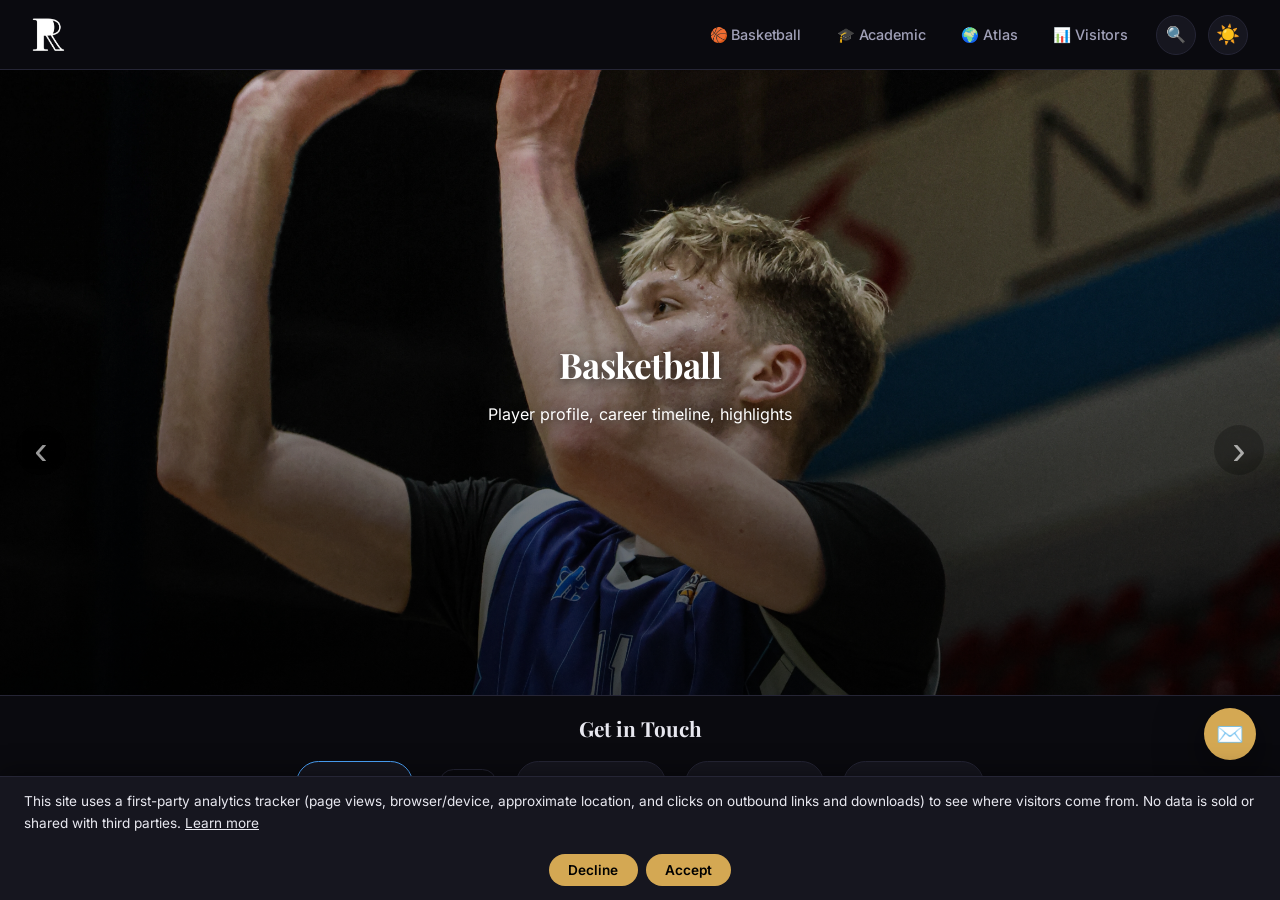
==== commit 6882217a: "edit" ====
--- a/index.html
+++ b/index.html
@@ -462,6 +462,8 @@
         html { scroll-behavior: auto !important; }
     }
 </style>
+    <link rel="stylesheet" href="assets/modern.css">
+    <script src="assets/modern.js" defer></script>
 </head>
 <body>
     <a href="#main-content" class="skip-link">Skip to main content</a>
--- a/assets/modern.css
+++ b/assets/modern.css
@@ -0,0 +1,105 @@
+/* modern.css — progressive-enhancement layer on top of each page's own styles.
+   Nothing here changes content or layout; every effect is gated by JS or media queries. */
+
+/* ── Per-page accent (drives glows, underlines, focus rings) ── */
+html { --accent-current: var(--accent-gold); }
+html[data-page="basketball"] { --accent-current: var(--accent-basketball); }
+html[data-page="academic"]   { --accent-current: var(--accent-academic); }
+html[data-page="plates"]     { --accent-current: var(--accent-plates); }
+
+/* ── Focus ring (zero specificity, so any explicit page rule still wins) ── */
+:where(a, button, input, textarea, select, [tabindex]):focus-visible { outline: 2px solid var(--accent-current); outline-offset: 3px; }
+
+/* ── Ambient background: soft drifting glow + faint dot grid (Aceternity "grid/aurora" idea) ── */
+body::before, body::after { content: ""; position: fixed; pointer-events: none; z-index: -1; }
+body::before {
+    inset: -20%;
+    background:
+        radial-gradient(40% 34% at 18% 14%, color-mix(in srgb, var(--accent-current) 11%, transparent), transparent 70%),
+        radial-gradient(34% 30% at 86% 82%, color-mix(in srgb, var(--accent-academic) 8%, transparent), transparent 70%);
+}
+body::after {
+    inset: 0;
+    background-image: radial-gradient(color-mix(in srgb, var(--text) 10%, transparent) 1px, transparent 1.3px);
+    background-size: 30px 30px;
+    -webkit-mask-image: linear-gradient(to bottom, #000, transparent 55%);
+    mask-image: linear-gradient(to bottom, #000, transparent 55%);
+    opacity: .55;
+}
+html[data-page="index"] body::before, html[data-page="index"] body::after { display: none; } /* hero covers the page */
+
+/* ── Navigation: glass on scroll + animated underline (Manus / Aceternity navbars) ── */
+.nav { transition: box-shadow .3s, background-color .3s; view-transition-name: site-nav; }
+.nav.scrolled { background: color-mix(in srgb, var(--bg) 80%, transparent); box-shadow: 0 10px 30px -22px rgba(0, 0, 0, .65); }
+.nav-link { position: relative; }
+.nav-link::after { content: ""; position: absolute; left: 1rem; right: 1rem; bottom: .2rem; height: 2px; border-radius: 2px; background: var(--accent-current); transform: scaleX(0); transform-origin: left; transition: transform .3s cubic-bezier(.2, .7, .2, 1); }
+.nav-link:hover::after, .nav-link.active::after { transform: scaleX(1); }
+#scrollProgressBar { background: linear-gradient(90deg, var(--accent-current), var(--accent-gold)); }
+
+/* ── Cards: cursor spotlight (Aceternity "glowing effect" / React Bits "spotlight card") ── */
+:is(.stat-card, .achievement-card, .course-card, .lang-card, .coll-stat, .country-entry, .faq-item, .achievement-box, .manage-box) { position: relative; isolation: isolate; }
+:is(.stat-card, .achievement-card, .course-card, .lang-card, .coll-stat, .country-entry, .faq-item, .achievement-box, .manage-box)::before {
+    content: ""; position: absolute; inset: 0; z-index: -1; border-radius: inherit; pointer-events: none; opacity: 0; transition: opacity .35s;
+    background: radial-gradient(220px circle at var(--mx, 50%) var(--my, 50%), color-mix(in srgb, var(--accent-current) 15%, transparent), transparent 70%);
+}
+@media (hover: hover) and (pointer: fine) {
+    :is(.stat-card, .achievement-card, .course-card, .lang-card, .coll-stat, .country-entry, .faq-item, .achievement-box, .manage-box):hover::before { opacity: 1; }
+}
+
+/* ── Buttons: lift, soft glow, press ── */
+.btn-outline, .pdf-link, .contact-link, .copy-email-btn, .globe-search button, #donationBtn { transition: transform .2s, box-shadow .25s, background-color .25s, border-color .25s, color .25s, filter .2s; }
+.btn-outline:hover, .pdf-link:hover, .contact-link:hover { transform: translateY(-2px); box-shadow: 0 10px 24px -14px color-mix(in srgb, var(--accent-current) 70%, transparent); }
+.btn-outline:active, .pdf-link:active, .contact-link:active, .copy-email-btn:active, .globe-search button:active, #donationBtn:active { transform: scale(.97); }
+
+/* ── Section headings: accent bar draws in once seen ── */
+.section > h2::after { content: ""; display: block; width: 2.5rem; height: 3px; margin-top: .55rem; border-radius: 2px; background: var(--accent-current); transform: scaleX(0); transform-origin: left; transition: transform .7s cubic-bezier(.2, .7, .2, 1) .15s; }
+.section > h2.seen::after { transform: scaleX(1); }
+
+/* ── Scroll reveal: classes are added by modern.js only, so no-JS visitors see everything ── */
+.reveal { opacity: 0; transform: translate3d(0, 16px, 0); transition: opacity .6s ease, transform .7s cubic-bezier(.2, .7, .2, 1); transition-delay: var(--d, 0ms); }
+.reveal.in { opacity: 1; transform: none; }
+
+/* ── Index hero: staggered entrance + subtle horizontal parallax ── */
+.panel-content { translate: calc(var(--p, 0) * -48px) 0; }
+.scroll-arrow { backdrop-filter: blur(6px); -webkit-backdrop-filter: blur(6px); transition: opacity .3s, transform .2s, background-color .2s; }
+.scroll-arrow:hover { transform: translateY(-50%) scale(1.08); background: rgba(0, 0, 0, .55); }
+
+/* ── Motion (only when the visitor has not asked for reduced motion) ── */
+@media (prefers-reduced-motion: no-preference) {
+    body::before { animation: ambientDrift 38s ease-in-out infinite alternate; will-change: transform; }
+    @keyframes ambientDrift { from { transform: translate3d(-2%, -1%, 0) scale(1); } to { transform: translate3d(3%, 2%, 0) scale(1.08); } }
+
+    /* Title word reveal + one-time sheen (React Bits "split text" / "gradient text") */
+    .w { display: inline-block; animation: wordIn .7s cubic-bezier(.2, .7, .2, 1) both; animation-delay: calc(var(--i, 0) * 70ms + 80ms); }
+    @keyframes wordIn { from { opacity: 0; transform: translate3d(0, .45em, 0); } to { opacity: 1; transform: none; } }
+    @supports (background-clip: text) {
+        .w {
+            background: linear-gradient(100deg, var(--text) 36%, var(--accent-current) 50%, var(--text) 64%) 100% 0 / 300% 100%;
+            -webkit-background-clip: text; background-clip: text; -webkit-text-fill-color: transparent;
+            animation: wordIn .7s cubic-bezier(.2, .7, .2, 1) both, sheen 2.2s ease both;
+            animation-delay: calc(var(--i, 0) * 70ms + 80ms), calc(var(--i, 0) * 70ms + 500ms);
+        }
+        @keyframes sheen { to { background-position: 0 0; } }
+    }
+
+    .panel-content > * { animation: riseIn .8s cubic-bezier(.2, .7, .2, 1) both; }
+    .panel-content > :nth-child(2) { animation-delay: .12s; }
+    .panel-content > :nth-child(3) { animation-delay: .24s; }
+    @keyframes riseIn { from { opacity: 0; transform: translate3d(0, 18px, 0); } to { opacity: 1; transform: none; } }
+
+    /* Cross-page fade (Chromium/Safari view transitions); older browsers just navigate normally */
+    @view-transition { navigation: auto; }
+    ::view-transition-old(root), ::view-transition-new(root) { animation-duration: .25s; }
+    ::view-transition-group(site-nav) { animation: none; }
+
+    /* Gentle scroll-linked drift on the profile photo (Chromium; ignored elsewhere) */
+    @supports (animation-timeline: view()) {
+        .profile-photo-wrap img { transform: scale(1.08); animation: photoDrift linear both; animation-timeline: view(); animation-range: cover; }
+        @keyframes photoDrift { from { transform: translate3d(0, -14px, 0) scale(1.08); } to { transform: translate3d(0, 14px, 0) scale(1.08); } }
+    }
+}
+@media (prefers-reduced-motion: reduce) {
+    *, *::before, *::after { animation-duration: .01ms !important; animation-iteration-count: 1 !important; transition-duration: .01ms !important; scroll-behavior: auto !important; }
+    .panel-content { translate: none; }
+}
+@media print { body::before, body::after { display: none; } }
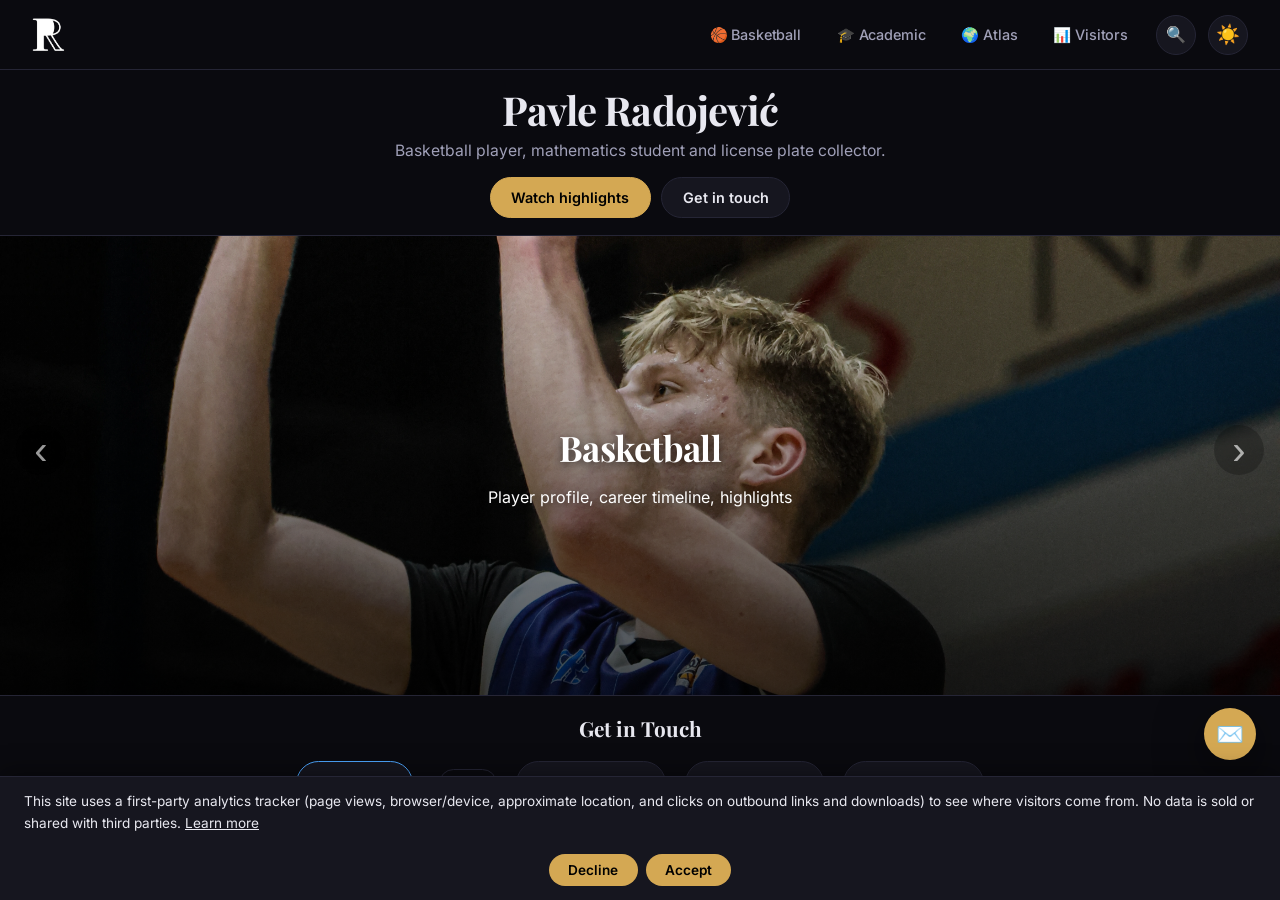
==== commit 694776ab: "Home intro, video facade, player sheet, self-hosted libs, shared site.js/css, OG image" ====
--- a/index.html
+++ b/index.html
@@ -4,15 +4,19 @@
 
     <meta charset="UTF-8">
     <meta name="viewport" content="width=device-width, initial-scale=1.0">
-    <title>Pavle Radojević — Home</title>
-    <meta name="description" content="Personal website of Pavle Radojević — Basketball, Academics, License Plate Atlas">
+    <title>Pavle Radojević - Home</title>
+    <meta name="description" content="Personal website of Pavle Radojević - Basketball, Academics, License Plate Atlas">
     <link rel="icon" type="image/webp" href="images/logo-dark.webp">
     <meta property="og:type" content="website">
-    <meta property="og:title" content="Pavle Radojević — Home">
-    <meta property="og:description" content="Personal website of Pavle Radojević — Basketball, Academics, License Plate Atlas">
+    <meta property="og:title" content="Pavle Radojević - Home">
+    <meta property="og:description" content="Personal website of Pavle Radojević - Basketball, Academics, License Plate Atlas">
     <meta property="og:url" content="https://pavleradojevic07.github.io/pavle.radojevic/">
-    <meta property="og:image" content="https://pavleradojevic07.github.io/pavle.radojevic/images/logo-dark.webp">
+    <meta property="og:image" content="https://pavleradojevic07.github.io/pavle.radojevic/images/og-image.png">
+    <meta property="og:image:width" content="1200">
+    <meta property="og:image:height" content="630">
+    <meta property="og:image:alt" content="Pavle Radojević: basketball player, mathematics student and license plate collector">
     <meta name="twitter:card" content="summary_large_image">
+    <meta name="twitter:image" content="https://pavleradojevic07.github.io/pavle.radojevic/images/og-image.png">
     <link rel="stylesheet" href="fonts/fonts.css">
     <script>
         // Immediately apply saved theme from cookie (no flash)
@@ -373,122 +377,16 @@
         ::-webkit-scrollbar-thumb { background: var(--border); border-radius: 3px; }
         ::-webkit-scrollbar-thumb:hover { background: var(--text-muted); }
     </style>
-<style>
-    /* Light-theme accent colors darkened to meet WCAG AA (4.5:1) when used as text */
-    [data-theme="light"] { --accent-academic: #1a6fc4; --accent-basketball: #c2410c; --accent-plates: #15803d; --accent-gold: #8a6210; }
-    [data-theme="light"] #analytics-consent-banner .ac-accept,
-    [data-theme="light"] #analytics-consent-banner .ac-decline,
-    [data-theme="light"] #floatingContactToggle,
-    [data-theme="light"] .skip-link,
-    [data-theme="light"] .globe-search button,
-    [data-theme="light"] #donationBtn,
-    [data-theme="light"] #cookiePrefsBtnMain,
-    [data-theme="light"] .confirm-modal-confirm { color: #fff !important; }
-    /* Hover-state contrast: white text on the dark-theme accents was below 4.5:1 */
-    .club-link:hover, .btn-outline:hover, .school-link:hover, .pdf-link:hover { color: #000 !important; }
-    [data-theme="light"] .club-link:hover, [data-theme="light"] .btn-outline:hover, [data-theme="light"] .school-link:hover, [data-theme="light"] .pdf-link:hover { color: #fff !important; }
-    [data-theme="light"] .pill-optional { color: #0b4f96; }
-    .skip-link { position: fixed; top: -100px; left: 1rem; z-index: 100000; background: var(--accent-gold, #d4a853); color: #000; padding: 0.7rem 1.4rem; border-radius: 8px; text-decoration: none; font-weight: 600; font-family: var(--font-sans, sans-serif); transition: top 0.2s ease; }
-    .skip-link:focus { top: 1rem; }
-    #main-content:focus { outline: none; }
-    [id] { scroll-margin-top: calc(var(--nav-height, 70px) + 16px); }
-    #scrollProgressBar { position: fixed; top: 0; left: 0; height: 3px; width: 0%; background: var(--accent-gold, #d4a853); z-index: 1001; transition: width 0.1s linear; }
-    #backToTopBtn { position: fixed; bottom: 1.5rem; left: 1.5rem; z-index: 900; width: 46px; height: 46px; border-radius: 50%; border: 1px solid var(--border); background: var(--bg-card); color: var(--text); font-size: 1.2rem; cursor: pointer; display: none; align-items: center; justify-content: center; box-shadow: var(--shadow); transition: border-color 0.25s ease, transform 0.25s ease, opacity 0.25s ease; opacity: 0; transform: translateY(10px); }
-    #backToTopBtn.visible { display: flex; opacity: 1; transform: translateY(0); }
-    #backToTopBtn:hover { border-color: var(--accent-gold); transform: translateY(-2px); }
-    #floatingContact { position: fixed; bottom: 1.5rem; right: 1.5rem; z-index: 900; display: flex; flex-direction: column-reverse; align-items: flex-end; gap: 0.6rem; }
-    #floatingContactToggle { width: 52px; height: 52px; border-radius: 50%; border: none; cursor: pointer; background: var(--accent-gold); color: #000; font-size: 1.4rem; box-shadow: var(--shadow-lg); display: flex; align-items: center; justify-content: center; transition: transform 0.2s ease; }
-    #floatingContactToggle:hover { transform: scale(1.06); }
-    #floatingContactPanel { display: none; flex-direction: column; gap: 0.3rem; background: var(--bg-card); border: 1px solid var(--border); border-radius: var(--radius-sm); padding: 0.6rem; box-shadow: var(--shadow-lg); min-width: 160px; }
-    #floatingContactPanel.open { display: flex; }
-    #floatingContactPanel a { display: flex; align-items: center; gap: 0.5rem; color: var(--text); text-decoration: none; font-size: 0.85rem; padding: 0.45rem 0.6rem; border-radius: 6px; transition: background 0.2s; }
-    #floatingContactPanel a:hover { background: var(--bg-card-hover); }
-    #siteSearchTrigger { background: var(--bg-card); border: 1px solid var(--border); color: var(--text); cursor: pointer; width: 40px; height: 40px; border-radius: 50%; display: flex; align-items: center; justify-content: center; font-size: 1rem; transition: all var(--transition, 0.3s); margin-left: 0.5rem; }
-    #siteSearchTrigger:hover { background: var(--bg-card-hover); }
-    #siteSearchOverlay { display: none; position: fixed; inset: 0; background: rgba(0,0,0,0.6); z-index: 20000; align-items: flex-start; justify-content: center; padding-top: 12vh; }
-    #siteSearchOverlay.open { display: flex; }
-    #siteSearchBox { background: var(--bg-card); border: 1px solid var(--border); border-radius: var(--radius); width: 92%; max-width: 480px; padding: 1rem; box-shadow: var(--shadow-lg); max-height: 60vh; display: flex; flex-direction: column; }
-    #siteSearchInput { width: 100%; padding: 0.7rem 0.9rem; border-radius: var(--radius-sm); border: 1px solid var(--border); background: var(--bg-secondary); color: var(--text); font-family: var(--font-sans); font-size: 0.95rem; outline: none; }
-    #siteSearchInput:focus { border-color: var(--accent-gold); }
-    #siteSearchResults { margin-top: 0.7rem; overflow-y: auto; }
-    #siteSearchResults a { display: block; padding: 0.6rem 0.7rem; border-radius: 8px; text-decoration: none; color: var(--text); }
-    #siteSearchResults a:hover { background: var(--bg-card-hover); }
-    #siteSearchResults .result-desc { color: var(--text-muted); font-size: 0.8rem; }
-    #siteSearchEmpty { color: var(--text-muted); font-size: 0.85rem; padding: 0.6rem 0.2rem; }
-    .confirm-modal-overlay { display: none; position: fixed; inset: 0; background: rgba(0,0,0,0.7); z-index: 20000; align-items: center; justify-content: center; }
-    .confirm-modal-overlay.open { display: flex; }
-    .confirm-modal-box { background: var(--bg-card); border: 1px solid var(--border); border-radius: var(--radius); padding: 1.6rem; max-width: 360px; width: 90%; text-align: center; box-shadow: var(--shadow-lg); }
-    .confirm-modal-box h4 { font-family: var(--font-display); font-size: 1.2rem; margin-bottom: 0.6rem; }
-    .confirm-modal-box p { color: var(--text-secondary); font-size: 0.9rem; margin-bottom: 1.2rem; }
-    .confirm-modal-actions { display: flex; gap: 0.6rem; justify-content: center; }
-    .confirm-modal-actions button { border: none; padding: 0.55rem 1.3rem; border-radius: 20px; cursor: pointer; font-weight: 600; font-family: var(--font-sans); }
-    .confirm-modal-confirm { background: var(--accent-gold); color: #000; }
-    .confirm-modal-cancel { background: var(--bg-secondary); color: var(--text); border: 1px solid var(--border); }
-    .copy-email-btn { background: none; border: 1px solid var(--border); color: var(--text-muted); cursor: pointer; border-radius: 20px; padding: 0.35rem 0.8rem; font-size: 0.78rem; margin-left: 0.4rem; font-family: var(--font-sans); transition: all var(--transition, 0.3s); }
-    .copy-email-btn:hover { border-color: var(--accent-gold); color: var(--text); }
-    #donationBtn:hover { filter: brightness(1.1); }
-    #cookiePrefsBtn:hover, #cookiePrefsBtnMain:hover { opacity: 0.75; }
-    .modal-close:hover { border-color: var(--accent-gold); background: var(--bg-card-hover); }
-    .footer-note a:hover { color: var(--text); }
-    .skeleton-pulse { animation: skeletonPulse 1.3s ease-in-out infinite; }
-    @keyframes skeletonPulse { 0%,100% { opacity: 1; } 50% { opacity: 0.4; } }
-    .stats-grid.loading .stat-value { color: transparent; background: var(--border); border-radius: 6px; display: inline-block; min-width: 2.4ch; animation: skeletonPulse 1.3s ease-in-out infinite; }
-    .loading-overlay { position: absolute; inset: 0; display: flex; align-items: center; justify-content: center; background: var(--bg-secondary); color: var(--text-muted); font-size: 0.85rem; z-index: 5; transition: opacity 0.4s ease; border-radius: inherit; }
-    .loading-overlay.hidden { opacity: 0; pointer-events: none; }
-    .loading-spinner { width: 20px; height: 20px; border: 2px solid var(--border); border-top-color: var(--accent-gold); border-radius: 50%; animation: spin 0.8s linear infinite; margin-right: 0.6rem; }
-    @keyframes spin { to { transform: rotate(360deg); } }
-    .form-msg { font-size: 0.8rem; margin-top: 0.5rem; min-height: 1.1em; }
-    .form-msg-error { color: var(--accent-basketball, #e05a3b); }
-    .form-msg-success { color: var(--accent-plates, #3ddc84); }
-    .faq-list { display: flex; flex-direction: column; gap: 0.8rem; }
-    .faq-item { background: var(--bg-card); border: 1px solid var(--border); border-radius: var(--radius-sm); padding: 1.1rem 1.3rem; cursor: pointer; transition: all var(--transition, 0.3s); }
-    .faq-item:hover { border-color: var(--accent-gold); }
-    .faq-question { font-weight: 600; position: relative; padding-right: 1.6rem; }
-    .faq-question::after { content: '+'; position: absolute; right: 0; top: 0; font-weight: 400; color: var(--text-muted); transition: transform 0.2s; display: inline-block; }
-    .faq-item[aria-expanded="true"] .faq-question::after { transform: rotate(45deg); }
-    .faq-answer { display: none; margin-top: 0.7rem; padding-top: 0.7rem; border-top: 1px dashed var(--border); color: var(--text-secondary); font-size: 0.9rem; line-height: 1.6; }
-    .faq-item[aria-expanded="true"] .faq-answer { display: block; }
-    .faq-answer-todo { color: var(--accent-gold) !important; }
-    @media print {
-        .nav, .contact-footer, #analytics-consent-banner, #backToTopBtn, #floatingContact, #siteSearchOverlay, .confirm-modal-overlay, #scrollProgressBar, .theme-toggle, .mobile-menu-btn, .skip-link, .globe-container, .map-container, .map-container-wrap { display: none !important; }
-        body { background: #fff !important; color: #000 !important; }
-        .page-content { padding-top: 0 !important; }
-        a { color: #000 !important; text-decoration: underline; }
-        .course-summary, .faq-answer { display: block !important; }
-        * { box-shadow: none !important; }
-    }
-    @media (prefers-reduced-motion: reduce) {
-        .skeleton-pulse, .loading-spinner, #backToTopBtn, #floatingContactToggle { animation: none !important; transition: none !important; }
-        html { scroll-behavior: auto !important; }
-    }
-</style>
+    <link rel="stylesheet" href="assets/site.css">
     <link rel="stylesheet" href="assets/modern.css">
+    <link rel="stylesheet" href="fonts/flags.css">
     <script src="assets/modern.js" defer></script>
+    <script src="assets/site.js" defer></script>
 </head>
 <body>
     <a href="#main-content" class="skip-link">Skip to main content</a>
     <div id="scrollProgressBar"></div>
-    <!-- Minimal analytics consent banner (Cloudflare tracker only — no Google Analytics) -->
-    <style>
-        #analytics-consent-banner {
-            position: fixed; bottom: 0; left: 0; right: 0;
-            background: var(--bg-card, #16161f); border-top: 1px solid var(--border, #252535);
-            color: var(--text, #e8e8f0); padding: 0.9rem 1.5rem;
-            display: none; align-items: center; justify-content: center;
-            gap: 1.2rem; flex-wrap: wrap; z-index: 10000; font-size: 0.85rem;
-            box-shadow: 0 -4px 24px rgba(0,0,0,0.4); transform: translateY(100%);
-            transition: transform 0.3s ease;
-        }
-        #analytics-consent-banner.visible { display: flex; transform: translateY(0); }
-        #analytics-consent-banner .ac-btn {
-            border: none; padding: 0.5rem 1.2rem; border-radius: 30px;
-            cursor: pointer; font-weight: 600; font-family: var(--font-sans, 'Inter', sans-serif);
-            font-size: 0.85rem; transition: filter 0.2s;
-        }
-        #analytics-consent-banner .ac-accept { background: var(--accent-gold, #d4a853); color: #000; }
-        #analytics-consent-banner .ac-decline { background: var(--accent-gold, #d4a853); color: #000; }
-        #analytics-consent-banner .ac-btn:hover { filter: brightness(1.1); }
-    </style>
+    <!-- Minimal analytics consent banner (Cloudflare tracker only - no Google Analytics) -->
     <div id="analytics-consent-banner">
         <span>This site uses a first-party analytics tracker (page views, browser/device, approximate location, and clicks on outbound links and downloads) to see where visitors come from. No data is sold or shared with third parties. <a href="cookies.html" style="color:inherit; text-decoration:underline;">Learn more</a></span>
         <div style="display:flex; gap:0.5rem;">
@@ -496,149 +394,12 @@
             <button class="ac-btn ac-accept" id="acAcceptBtn">Accept</button>
         </div>
     </div>
-    <script>
-(function() {
-  const WORKER_URL = 'https://visitor-tracker.pavle-radojevic3.workers.dev';
-  const MAX_IDLE_MINUTES = 30;
-  const CONSENT_COOKIE = 'analytics-consent';
-
-  function getCookie(name) {
-    const match = document.cookie.match(new RegExp('(^| )' + name + '=([^;]+)'));
-    return match ? match[2] : null;
-  }
-
-  function setConsentCookie(value) {
-    if (value !== 'accepted') { ['visitorToken','entryTime','lastPage','utmParams'].forEach(function (k) { try { sessionStorage.removeItem(k); } catch (e) {} }); }
-    document.cookie = CONSENT_COOKIE + '=' + value + ';path=/;max-age=' + (60*60*24*365) + ';SameSite=Lax' + (location.protocol === 'https:' ? ';Secure' : '');
-  }
-
-  function getUTMParams() {
-    var params = new URLSearchParams(window.location.search);
-    var keys = ['utm_source', 'utm_medium', 'utm_campaign', 'utm_term', 'utm_content'];
-    var utm = {};
-    var found = false;
-    keys.forEach(function (k) {
-      var v = params.get(k);
-      if (v) { utm[k] = v.slice(0, 100); found = true; }
-    });
-    if (found) {
-      sessionStorage.setItem('utmParams', JSON.stringify(utm));
-      return utm;
-    }
-    try {
-      var stored = sessionStorage.getItem('utmParams');
-      return stored ? JSON.parse(stored) : {};
-    } catch (e) { return {}; }
-  }
-  function runTracking() {
-    // ── visitor token & entry time ──
-    if (!sessionStorage.getItem('visitorToken')) {
-      sessionStorage.setItem('visitorToken',
-        crypto.randomUUID ? crypto.randomUUID() : Math.random().toString(36).substr(2));
-    }
-    const visitorToken = sessionStorage.getItem('visitorToken');
-
-    function getEntryTime() {
-      const stored = sessionStorage.getItem('entryTime');
-      if (!stored) return null;
-      const elapsed = Date.now() - new Date(stored).getTime();
-      if (elapsed > MAX_IDLE_MINUTES * 60 * 1000) {
-        sessionStorage.removeItem('entryTime');
-        return null;
-      }
-      return stored;
-    }
-
-    let entryTime = getEntryTime();
-    if (!entryTime) {
-      entryTime = new Date().toISOString();
-      sessionStorage.setItem('entryTime', entryTime);
-    }
-
-    // ── send page‑view ──
-    const pageData = {
-      browser: navigator.userAgent.includes('Firefox') ? 'Firefox' :
-               navigator.userAgent.includes('Chrome') ? 'Chrome' :
-               navigator.userAgent.includes('Safari') ? 'Safari' : 'Other',
-      os: navigator.platform || 'Unknown',
-      device: /Mobi|Android/i.test(navigator.userAgent) ? 'Mobile' : 'Desktop',
-      referrer: document.referrer || 'Direct',
-      page: window.location.pathname,
-      entryTime: entryTime,
-      previousPage: sessionStorage.getItem('lastPage') || null,
-      visitorToken: visitorToken,
-      utm: getUTMParams()
-    };
-
-    sessionStorage.setItem('lastPage', window.location.pathname);
-
-    fetch(`${WORKER_URL}/track`, {
-      method: 'POST',
-      headers: { 'Content-Type': 'application/json' },
-      body: JSON.stringify(pageData)
-    }).catch(() => {});
-
-    // ── event tracking (downloads & external clicks) ──
-    function trackEvent(type, label, url, referrer = '') {
-      fetch(`${WORKER_URL}/track-event`, {
-        method: 'POST',
-        headers: { 'Content-Type': 'application/json' },
-        body: JSON.stringify({ type, label, url, referrer })
-      }).catch(() => {});
-    }
-
-    document.addEventListener('click', function(e) {
-      const link = e.target.closest('a');
-      if (!link) return;
-      const href = link.getAttribute('href') || '';
-
-      if (href.match(/\.pdf$/i) || link.hasAttribute('download') || link.classList.contains('pdf-link')) {
-        const label = link.textContent.trim() || 'PDF Download';
-        const referrer = getReferrerTag();
-        trackEvent('download', label, href, referrer);
-      }
-
-      if (link.hostname && link.hostname !== window.location.hostname) {
-        const label = link.textContent.trim() || link.href;
-        const referrer = getReferrerTag();
-        trackEvent('click', label, href, referrer);
-      }
-    });
-
-    function getReferrerTag() {
-      const params = new URLSearchParams(window.location.search);
-      return params.get('ref') || document.referrer || 'Direct';
-    }
-  }
-
-  // ── consent gate: only track after Accept, never after Decline ──
-  const consent = getCookie(CONSENT_COOKIE);
-  const banner = document.getElementById('analytics-consent-banner');
-
-  if (consent === 'accepted') {
-    runTracking();
-  } else if (consent !== 'declined' && banner) {
-    banner.classList.add('visible');
-    const acceptBtn = document.getElementById('acAcceptBtn');
-    const declineBtn = document.getElementById('acDeclineBtn');
-    if (acceptBtn) acceptBtn.addEventListener('click', function() {
-      setConsentCookie('accepted');
-      banner.classList.remove('visible');
-      runTracking();
-    });
-    if (declineBtn) declineBtn.addEventListener('click', function() {
-      setConsentCookie('declined');
-      banner.classList.remove('visible');
-    });
-  }
-})();
-</script>
 
 
     <nav class="nav">
         <a href="index.html" class="nav-logo">
-            <img src="images/logo-dark.webp" alt="Pavle Radojević — home" class="logo-dark">
-            <img src="images/logo-light.webp" alt="Pavle Radojević — home" class="logo-light">
+            <img src="images/logo-dark.webp" alt="Pavle Radojević - home" class="logo-dark">
+            <img src="images/logo-light.webp" alt="Pavle Radojević - home" class="logo-light">
         </a>
         <button class="mobile-menu-btn" id="mobileMenuBtn" aria-label="Menu" aria-expanded="false" aria-controls="navLinks">☰</button>
         <div class="nav-links" id="navLinks">
@@ -679,6 +440,15 @@
             </div>
         </div>
     </div>
+
+    <section class="home-intro" aria-labelledby="home-title">
+        <h1 id="home-title">Pavle Radojević</h1>
+        <p>Basketball player, mathematics student and license plate collector.</p>
+        <div class="home-intro-actions">
+            <a href="basketball.html#highlights" class="intro-btn intro-btn-primary">Watch highlights</a>
+            <a href="mailto:pavle.radojevic07@gmail.com" class="intro-btn">Get in touch</a>
+        </div>
+    </section>
 
     <main class="hero" id="main-content" tabindex="-1">
     <button class="scroll-arrow scroll-left" id="scrollLeft" aria-label="Previous">‹</button>
@@ -734,7 +504,7 @@
                 YouTube
             </a>
         </div>
-        <p class="footer-note">© 2026 Pavle Radojević · Hosted on GitHub Pages · Content last updated October 1, 2026</p>
+        <p class="footer-note">© 2026 Pavle Radojević · Hosted on GitHub Pages · Content last updated November 7, 2026</p>
         <p class="footer-note" style="margin-top:0.6rem;">
             <a href="privacy.html" style="color:var(--text-muted); text-decoration:underline;">Privacy Policy</a> ·
             <a href="terms.html" style="color:var(--text-muted); text-decoration:underline;">Terms &amp; Conditions</a> ·
@@ -742,39 +512,7 @@
             <button id="cookiePrefsBtn" type="button" style="background:none; border:none; padding:0; margin:0; font:inherit; color:var(--text-muted); text-decoration:underline; cursor:pointer;">Cookie Preferences</button>
         </p>
     </footer>
-    <script>
-        (function () {
-            var btn = document.getElementById('cookiePrefsBtn');
-            if (btn) {
-                btn.addEventListener('click', function () {
-                    if (window.openCookiePrefsConfirm) window.openCookiePrefsConfirm();
-                });
-            }
-        })();
-    </script>
-
-    <script>
-        // Theme toggle with cookie (no localStorage)
-        const themeToggle = document.getElementById('themeToggle');
-        themeToggle.textContent = document.documentElement.getAttribute('data-theme') === 'dark' ? '☀️' : '🌙';
-        themeToggle.addEventListener('click', () => {
-            const html = document.documentElement;
-            const current = html.getAttribute('data-theme');
-            const next = current === 'dark' ? 'light' : 'dark';
-            html.setAttribute('data-theme', next);
-            themeToggle.textContent = next === 'dark' ? '☀️' : '🌙';
-            document.cookie = 'theme=' + next + ';path=/;max-age=' + (60*60*24*365) + ';SameSite=Lax' + (location.protocol === 'https:' ? ';Secure' : '');
-        });
-
-        // Mobile menu
-        const mobileMenuBtn = document.getElementById('mobileMenuBtn');
-        const navLinks = document.getElementById('navLinks');
-        mobileMenuBtn.addEventListener('click', () => {
-            navLinks.classList.toggle('mobile-open');
-            mobileMenuBtn.textContent = navLinks.classList.contains('mobile-open') ? '✕' : '☰';
-            mobileMenuBtn.setAttribute('aria-expanded', navLinks.classList.contains('mobile-open') ? 'true' : 'false');
-        });
-    </script>
+
     <script>
     document.addEventListener('DOMContentLoaded', function () {
         const hero = document.querySelector('.hero');
@@ -835,186 +573,5 @@
         });
     });
 </script>
-<script>
-(function () {
-    // Scroll progress + back to top (inert on the home page, which has no vertical scroll)
-    var progressBar = document.getElementById('scrollProgressBar');
-    var backToTopBtn = document.getElementById('backToTopBtn');
-    function onScroll() {
-        var doc = document.documentElement;
-        var scrollTop = doc.scrollTop || document.body.scrollTop;
-        var scrollable = doc.scrollHeight - doc.clientHeight;
-        var pct = scrollable > 0 ? (scrollTop / scrollable) * 100 : 0;
-        if (progressBar) progressBar.style.width = pct + '%';
-        if (backToTopBtn) backToTopBtn.classList.toggle('visible', scrollTop > 400);
-    }
-    window.addEventListener('scroll', onScroll, { passive: true });
-    onScroll();
-    if (backToTopBtn) {
-        backToTopBtn.addEventListener('click', function () {
-            var reduce = window.matchMedia && window.matchMedia('(prefers-reduced-motion: reduce)').matches;
-            window.scrollTo({ top: 0, behavior: reduce ? 'auto' : 'smooth' });
-        });
-    }
-
-    // Floating contact
-    var fcToggle = document.getElementById('floatingContactToggle');
-    var fcPanel = document.getElementById('floatingContactPanel');
-    var fcWrap = document.getElementById('floatingContact');
-    function closeFc() {
-        if (!fcPanel || !fcToggle) return;
-        fcPanel.classList.remove('open');
-        fcToggle.setAttribute('aria-expanded', 'false');
-    }
-    if (fcToggle && fcPanel) {
-        fcToggle.addEventListener('click', function () {
-            var open = fcPanel.classList.toggle('open');
-            fcToggle.setAttribute('aria-expanded', open ? 'true' : 'false');
-        });
-        document.addEventListener('click', function (e) {
-            if (fcWrap && !fcWrap.contains(e.target)) closeFc();
-        });
-    }
-
-    // Keep floating buttons clear of the consent banner
-    var banner = document.getElementById('analytics-consent-banner');
-    function adjustForBanner() {
-        if (!banner || !fcWrap || !backToTopBtn) return;
-        var visible = banner.classList.contains('visible');
-        var offset = visible ? banner.offsetHeight + 16 : 24;
-        fcWrap.style.bottom = offset + 'px';
-        backToTopBtn.style.bottom = offset + 'px';
-    }
-    adjustForBanner();
-    if (banner && window.MutationObserver) {
-        new MutationObserver(adjustForBanner).observe(banner, { attributes: true, attributeFilter: ['class'] });
-    }
-    window.addEventListener('resize', adjustForBanner);
-
-    // Site search
-    var searchTrigger = document.getElementById('siteSearchTrigger');
-    var searchOverlay = document.getElementById('siteSearchOverlay');
-    var searchInputEl = document.getElementById('siteSearchInput');
-    var searchResultsEl = document.getElementById('siteSearchResults');
-    var lastFocus = null;
-    var siteIndex = [
-        { title: 'Home', url: 'index.html', desc: 'Basketball, academics, license plate atlas' },
-        { title: 'Basketball', url: 'basketball.html', desc: 'Player profile, height, weight, position' },
-        { title: 'Playing history', url: 'basketball.html', desc: 'KK Portoro\u017e, KK Borac Zemun, Honv\u00e9d Academy, EYBL' },
-        { title: 'Career achievements', url: 'basketball.html#achievements', desc: 'National team camp, NB II champion, tournaments' },
-        { title: 'Career highs', url: 'basketball.html#career-highs', desc: 'Points, rebounds, assists, blocks' },
-        { title: 'Basketball FAQ', url: 'basketball.html#faq', desc: 'Contact, stats, recruiting questions' },
-        { title: 'Academic', url: 'academic.html', desc: 'University of Primorska, FAMNIT, Koper' },
-        { title: 'Courses', url: 'academic.html#courses', desc: 'Completed at University of Belgrade: programming, linear algebra, logic' },
-        { title: 'Languages', url: 'academic.html#languages', desc: 'Serbian, English, Hungarian' },
-        { title: 'License plate atlas', url: 'plates.html', desc: 'Interactive globe and collection stats' },
-        { title: 'Visitor map', url: 'visitors.html', desc: 'Visitor statistics by country' },
-        { title: 'Privacy policy', url: 'privacy.html', desc: 'Data, analytics, your rights' },
-        { title: 'Terms & conditions', url: 'terms.html', desc: 'Use of this site' },
-        { title: 'Cookie policy', url: 'cookies.html', desc: 'Cookies, storage, consent' }
-    ];
-    function escapeHtml(s) { return s.replace(/&/g, '&amp;').replace(/</g, '&lt;').replace(/>/g, '&gt;'); }
-    function renderResults(q) {
-        if (!searchResultsEl) return;
-        var query = q.trim().toLowerCase();
-        var matches = siteIndex.filter(function (item) {
-            return !query || item.title.toLowerCase().indexOf(query) !== -1 || item.desc.toLowerCase().indexOf(query) !== -1;
-        });
-        if (matches.length === 0) {
-            searchResultsEl.innerHTML = '<div id="siteSearchEmpty">No matches. Try a different word.</div>';
-            return;
-        }
-        searchResultsEl.innerHTML = matches.map(function (item) {
-            return '<a href="' + item.url + '"><strong>' + escapeHtml(item.title) + '</strong><div class="result-desc">' + escapeHtml(item.desc) + '</div></a>';
-        }).join('');
-    }
-    function openSearch() {
-        if (!searchOverlay) return;
-        lastFocus = document.activeElement;
-        searchOverlay.classList.add('open');
-        renderResults('');
-        setTimeout(function () { if (searchInputEl) searchInputEl.focus(); }, 30);
-    }
-    function closeSearch() {
-        if (!searchOverlay) return;
-        searchOverlay.classList.remove('open');
-        if (searchInputEl) searchInputEl.value = '';
-        if (lastFocus && lastFocus.focus) lastFocus.focus();
-    }
-    if (searchTrigger) searchTrigger.addEventListener('click', openSearch);
-    if (searchInputEl) {
-        searchInputEl.addEventListener('input', function () { renderResults(this.value); });
-        searchInputEl.addEventListener('keydown', function (e) {
-            if (e.key === 'Enter') {
-                var first = searchResultsEl && searchResultsEl.querySelector('a');
-                if (first) window.location.href = first.getAttribute('href');
-            }
-        });
-    }
-    if (searchOverlay) searchOverlay.addEventListener('click', function (e) { if (e.target === searchOverlay) closeSearch(); });
-
-    // Copy email
-    document.querySelectorAll('.copy-email-btn').forEach(function (btn) {
-        btn.addEventListener('click', function () {
-            var email = btn.getAttribute('data-email');
-            function done() { btn.textContent = 'Copied'; setTimeout(function () { btn.textContent = 'Copy'; }, 1800); }
-            function fallback() {
-                var ta = document.createElement('textarea');
-                ta.value = email; ta.style.position = 'fixed'; ta.style.opacity = '0';
-                document.body.appendChild(ta); ta.select();
-                try { document.execCommand('copy'); done(); } catch (err) { btn.textContent = 'Press Ctrl+C'; }
-                document.body.removeChild(ta);
-            }
-            if (navigator.clipboard && navigator.clipboard.writeText) {
-                navigator.clipboard.writeText(email).then(done).catch(fallback);
-            } else { fallback(); }
-        });
-    });
-
-    // Cookie preferences confirmation modal
-    var cookieModal = document.getElementById('cookiePrefsConfirmModal');
-    var cookieCancelBtn = document.getElementById('cookiePrefsCancelBtn');
-    var cookieConfirmBtn = document.getElementById('cookiePrefsConfirmBtn');
-    var cookieLastFocus = null;
-    function openCookieModal() {
-        if (!cookieModal) return;
-        cookieLastFocus = document.activeElement;
-        cookieModal.classList.add('open');
-        if (cookieConfirmBtn) cookieConfirmBtn.focus();
-    }
-    function closeCookieModal() {
-        if (!cookieModal) return;
-        cookieModal.classList.remove('open');
-        if (cookieLastFocus && cookieLastFocus.focus) cookieLastFocus.focus();
-    }
-    if (cookieCancelBtn) cookieCancelBtn.addEventListener('click', closeCookieModal);
-    if (cookieModal) cookieModal.addEventListener('click', function (e) { if (e.target === cookieModal) closeCookieModal(); });
-    if (cookieConfirmBtn) cookieConfirmBtn.addEventListener('click', function () {
-        ['visitorToken','entryTime','lastPage','utmParams'].forEach(function (k) { try { sessionStorage.removeItem(k); } catch (e) {} });
-        document.cookie = 'analytics-consent=; path=/; max-age=0; SameSite=Lax' + (location.protocol === 'https:' ? '; Secure' : '');
-        location.reload();
-    });
-    window.openCookiePrefsConfirm = openCookieModal;
-
-    // FAQ accordion (same interaction pattern as the course cards)
-    document.querySelectorAll('.faq-item').forEach(function (item) {
-        function toggle() { item.setAttribute('aria-expanded', item.getAttribute('aria-expanded') === 'true' ? 'false' : 'true'); }
-        item.addEventListener('click', toggle);
-        item.addEventListener('keydown', function (e) {
-            if (e.key === 'Enter' || e.key === ' ' || e.key === 'Spacebar') { e.preventDefault(); toggle(); }
-        });
-    });
-
-    // Global shortcuts: Ctrl/Cmd+K opens search, Escape closes any open overlay
-    document.addEventListener('keydown', function (e) {
-        if ((e.key === 'k' || e.key === 'K') && (e.metaKey || e.ctrlKey)) { e.preventDefault(); openSearch(); }
-        if (e.key === 'Escape') {
-            if (searchOverlay && searchOverlay.classList.contains('open')) closeSearch();
-            if (cookieModal && cookieModal.classList.contains('open')) closeCookieModal();
-            closeFc();
-        }
-    });
-})();
-</script>
 </body>
 </html>
--- a/assets/site.css
+++ b/assets/site.css
@@ -0,0 +1,137 @@
+/* site.css - styles shared by every page (one copy instead of eight pasted <style> blocks).
+   Loaded just before assets/modern.css, in the spot the old inline block occupied, so the cascade is unchanged.
+   Page-only styles stay in each page. Plates-only rules (globe search, rotate button) stay in plates.html. */
+
+/* Light-theme accent colors darkened to meet WCAG AA (4.5:1) when used as text */
+    [data-theme="light"] { --accent-academic: #1a6fc4; --accent-basketball: #c2410c; --accent-plates: #15803d; --accent-gold: #8a6210; }
+    [data-theme="light"] #analytics-consent-banner .ac-accept,
+    [data-theme="light"] #analytics-consent-banner .ac-decline,
+    [data-theme="light"] #floatingContactToggle,
+    [data-theme="light"] .skip-link,
+    [data-theme="light"] .globe-search button,
+    [data-theme="light"] #donationBtn,
+    [data-theme="light"] #cookiePrefsBtnMain,
+    [data-theme="light"] .confirm-modal-confirm { color: #fff !important; }
+    /* Hover-state contrast: white text on the dark-theme accents was below 4.5:1 */
+    .club-link:hover, .btn-outline:hover, .school-link:hover, .pdf-link:hover { color: #000 !important; }
+    [data-theme="light"] .club-link:hover, [data-theme="light"] .btn-outline:hover, [data-theme="light"] .school-link:hover, [data-theme="light"] .pdf-link:hover { color: #fff !important; }
+    [data-theme="light"] .pill-optional { color: #0b4f96; }
+    .skip-link { position: fixed; top: -100px; left: 1rem; z-index: 100000; background: var(--accent-gold, #d4a853); color: #000; padding: 0.7rem 1.4rem; border-radius: 8px; text-decoration: none; font-weight: 600; font-family: var(--font-sans, sans-serif); transition: top 0.2s ease; }
+    .skip-link:focus { top: 1rem; }
+    #main-content:focus { outline: none; }
+    [id] { scroll-margin-top: calc(var(--nav-height, 70px) + 16px); }
+    #scrollProgressBar { position: fixed; top: 0; left: 0; height: 3px; width: 0%; background: var(--accent-gold, #d4a853); z-index: 1001; transition: width 0.1s linear; }
+    #backToTopBtn { position: fixed; bottom: 1.5rem; left: 1.5rem; z-index: 900; width: 46px; height: 46px; border-radius: 50%; border: 1px solid var(--border); background: var(--bg-card); color: var(--text); font-size: 1.2rem; cursor: pointer; display: none; align-items: center; justify-content: center; box-shadow: var(--shadow); transition: border-color 0.25s ease, transform 0.25s ease, opacity 0.25s ease; opacity: 0; transform: translateY(10px); }
+    #backToTopBtn.visible { display: flex; opacity: 1; transform: translateY(0); }
+    #backToTopBtn:hover { border-color: var(--accent-gold); transform: translateY(-2px); }
+    #floatingContact { position: fixed; bottom: 1.5rem; right: 1.5rem; z-index: 900; display: flex; flex-direction: column-reverse; align-items: flex-end; gap: 0.6rem; }
+    #floatingContactToggle { width: 52px; height: 52px; border-radius: 50%; border: none; cursor: pointer; background: var(--accent-gold); color: #000; font-size: 1.4rem; box-shadow: var(--shadow-lg); display: flex; align-items: center; justify-content: center; transition: transform 0.2s ease; }
+    #floatingContactToggle:hover { transform: scale(1.06); }
+    #floatingContactPanel { display: none; flex-direction: column; gap: 0.3rem; background: var(--bg-card); border: 1px solid var(--border); border-radius: var(--radius-sm); padding: 0.6rem; box-shadow: var(--shadow-lg); min-width: 160px; }
+    #floatingContactPanel.open { display: flex; }
+    #floatingContactPanel a { display: flex; align-items: center; gap: 0.5rem; color: var(--text); text-decoration: none; font-size: 0.85rem; padding: 0.45rem 0.6rem; border-radius: 6px; transition: background 0.2s; }
+    #floatingContactPanel a:hover { background: var(--bg-card-hover); }
+    #siteSearchTrigger { background: var(--bg-card); border: 1px solid var(--border); color: var(--text); cursor: pointer; width: 40px; height: 40px; border-radius: 50%; display: flex; align-items: center; justify-content: center; font-size: 1rem; transition: all var(--transition, 0.3s); margin-left: 0.5rem; }
+    #siteSearchTrigger:hover { background: var(--bg-card-hover); }
+    #siteSearchOverlay { display: none; position: fixed; inset: 0; background: rgba(0,0,0,0.6); z-index: 20000; align-items: flex-start; justify-content: center; padding-top: 12vh; }
+    #siteSearchOverlay.open { display: flex; }
+    #siteSearchBox { background: var(--bg-card); border: 1px solid var(--border); border-radius: var(--radius); width: 92%; max-width: 480px; padding: 1rem; box-shadow: var(--shadow-lg); max-height: 60vh; display: flex; flex-direction: column; }
+    #siteSearchInput { width: 100%; padding: 0.7rem 0.9rem; border-radius: var(--radius-sm); border: 1px solid var(--border); background: var(--bg-secondary); color: var(--text); font-family: var(--font-sans); font-size: 0.95rem; outline: none; }
+    #siteSearchInput:focus { border-color: var(--accent-gold); }
+    #siteSearchResults { margin-top: 0.7rem; overflow-y: auto; }
+    #siteSearchResults a { display: block; padding: 0.6rem 0.7rem; border-radius: 8px; text-decoration: none; color: var(--text); }
+    #siteSearchResults a:hover { background: var(--bg-card-hover); }
+    #siteSearchResults .result-desc { color: var(--text-muted); font-size: 0.8rem; }
+    #siteSearchEmpty { color: var(--text-muted); font-size: 0.85rem; padding: 0.6rem 0.2rem; }
+    .confirm-modal-overlay { display: none; position: fixed; inset: 0; background: rgba(0,0,0,0.7); z-index: 20000; align-items: center; justify-content: center; }
+    .confirm-modal-overlay.open { display: flex; }
+    .confirm-modal-box { background: var(--bg-card); border: 1px solid var(--border); border-radius: var(--radius); padding: 1.6rem; max-width: 360px; width: 90%; text-align: center; box-shadow: var(--shadow-lg); }
+    .confirm-modal-box h4 { font-family: var(--font-display); font-size: 1.2rem; margin-bottom: 0.6rem; }
+    .confirm-modal-box p { color: var(--text-secondary); font-size: 0.9rem; margin-bottom: 1.2rem; }
+    .confirm-modal-actions { display: flex; gap: 0.6rem; justify-content: center; }
+    .confirm-modal-actions button { border: none; padding: 0.55rem 1.3rem; border-radius: 20px; cursor: pointer; font-weight: 600; font-family: var(--font-sans); }
+    .confirm-modal-confirm { background: var(--accent-gold); color: #000; }
+    .confirm-modal-cancel { background: var(--bg-secondary); color: var(--text); border: 1px solid var(--border); }
+    .copy-email-btn { background: none; border: 1px solid var(--border); color: var(--text-muted); cursor: pointer; border-radius: 20px; padding: 0.35rem 0.8rem; font-size: 0.78rem; margin-left: 0.4rem; font-family: var(--font-sans); transition: all var(--transition, 0.3s); }
+    .copy-email-btn:hover { border-color: var(--accent-gold); color: var(--text); }
+    #donationBtn:hover { filter: brightness(1.1); }
+    #cookiePrefsBtn:hover, #cookiePrefsBtnMain:hover { opacity: 0.75; }
+    .modal-close:hover { border-color: var(--accent-gold); background: var(--bg-card-hover); }
+    .footer-note a:hover { color: var(--text); }
+    .skeleton-pulse { animation: skeletonPulse 1.3s ease-in-out infinite; }
+    @keyframes skeletonPulse { 0%,100% { opacity: 1; } 50% { opacity: 0.4; } }
+    .stats-grid.loading .stat-value { color: transparent; background: var(--border); border-radius: 6px; display: inline-block; min-width: 2.4ch; animation: skeletonPulse 1.3s ease-in-out infinite; }
+    .loading-overlay { position: absolute; inset: 0; display: flex; align-items: center; justify-content: center; background: var(--bg-secondary); color: var(--text-muted); font-size: 0.85rem; z-index: 5; transition: opacity 0.4s ease; border-radius: inherit; }
+    .loading-overlay.hidden { opacity: 0; pointer-events: none; }
+    .loading-spinner { width: 20px; height: 20px; border: 2px solid var(--border); border-top-color: var(--accent-gold); border-radius: 50%; animation: spin 0.8s linear infinite; margin-right: 0.6rem; }
+    @keyframes spin { to { transform: rotate(360deg); } }
+    .form-msg { font-size: 0.8rem; margin-top: 0.5rem; min-height: 1.1em; }
+    .form-msg-error { color: var(--accent-basketball, #e05a3b); }
+    .form-msg-success { color: var(--accent-plates, #3ddc84); }
+    .faq-list { display: flex; flex-direction: column; gap: 0.8rem; }
+    .faq-item { background: var(--bg-card); border: 1px solid var(--border); border-radius: var(--radius-sm); padding: 1.1rem 1.3rem; cursor: pointer; transition: all var(--transition, 0.3s); }
+    .faq-item:hover { border-color: var(--accent-gold); }
+    .faq-question { font-weight: 600; position: relative; padding-right: 1.6rem; }
+    .faq-question::after { content: '+'; position: absolute; right: 0; top: 0; font-weight: 400; color: var(--text-muted); transition: transform 0.2s; display: inline-block; }
+    .faq-item[aria-expanded="true"] .faq-question::after { transform: rotate(45deg); }
+    .faq-answer { display: none; margin-top: 0.7rem; padding-top: 0.7rem; border-top: 1px dashed var(--border); color: var(--text-secondary); font-size: 0.9rem; line-height: 1.6; }
+    .faq-item[aria-expanded="true"] .faq-answer { display: block; }
+    .faq-answer-todo { color: var(--accent-gold) !important; }
+    @media print {
+        .nav, .contact-footer, #analytics-consent-banner, #backToTopBtn, #floatingContact, #siteSearchOverlay, .confirm-modal-overlay, #scrollProgressBar, .theme-toggle, .mobile-menu-btn, .skip-link, .globe-container, .map-container, .map-container-wrap { display: none !important; }
+        body { background: #fff !important; color: #000 !important; }
+        .page-content { padding-top: 0 !important; }
+        a { color: #000 !important; text-decoration: underline; }
+        .course-summary, .faq-answer { display: block !important; }
+        * { box-shadow: none !important; }
+    }
+    @media (prefers-reduced-motion: reduce) {
+        .skeleton-pulse, .loading-spinner, #backToTopBtn, #floatingContactToggle { animation: none !important; transition: none !important; }
+        html { scroll-behavior: auto !important; }
+    }
+
+/* Analytics consent banner */
+#analytics-consent-banner {
+            position: fixed; bottom: 0; left: 0; right: 0;
+            background: var(--bg-card, #16161f); border-top: 1px solid var(--border, #252535);
+            color: var(--text, #e8e8f0); padding: 0.9rem 1.5rem;
+            display: none; align-items: center; justify-content: center;
+            gap: 1.2rem; flex-wrap: wrap; z-index: 10000; font-size: 0.85rem;
+            box-shadow: 0 -4px 24px rgba(0,0,0,0.4); transform: translateY(100%);
+            transition: transform 0.3s ease;
+        }
+        #analytics-consent-banner.visible { display: flex; transform: translateY(0); }
+        #analytics-consent-banner .ac-btn {
+            border: none; padding: 0.5rem 1.2rem; border-radius: 30px;
+            cursor: pointer; font-weight: 600; font-family: var(--font-sans, 'Inter', sans-serif);
+            font-size: 0.85rem; transition: filter 0.2s;
+        }
+        #analytics-consent-banner .ac-accept { background: var(--accent-gold, #d4a853); color: #000; }
+        #analytics-consent-banner .ac-decline { background: var(--accent-gold, #d4a853); color: #000; }
+        #analytics-consent-banner .ac-btn:hover { filter: brightness(1.1); }
+
+/* ───────── New in this update ───────── */
+
+/* Home intro strip (index.html): name, one-line description, two actions */
+.home-intro { margin-top: var(--nav-height); padding: 1.15rem 1.5rem 1.1rem; text-align: center; background: var(--bg); border-bottom: 1px solid var(--border); }
+.home-intro + .hero { margin-top: 0; }
+.home-intro h1 { font-family: var(--font-display); font-weight: 700; font-size: clamp(1.7rem, 3.6vw, 2.5rem); letter-spacing: -0.02em; line-height: 1.1; }
+.home-intro p { color: var(--text-secondary); font-size: 0.98rem; margin-top: 0.35rem; }
+.home-intro-actions { display: flex; flex-wrap: wrap; justify-content: center; gap: 0.6rem; margin-top: 0.85rem; }
+.intro-btn { display: inline-flex; align-items: center; gap: 0.4rem; padding: 0.5rem 1.3rem; border-radius: 30px; border: 1px solid var(--border); background: var(--bg-card); color: var(--text); text-decoration: none; font-weight: 600; font-size: 0.9rem; transition: border-color var(--transition), transform var(--transition), background var(--transition), filter var(--transition); }
+.intro-btn:hover { border-color: var(--accent-gold); background: var(--bg-card-hover); transform: translateY(-2px); }
+.intro-btn-primary { background: var(--accent-gold); border-color: var(--accent-gold); color: #000; }
+.intro-btn-primary:hover { background: var(--accent-gold); filter: brightness(1.1); }
+[data-theme="light"] .intro-btn-primary { color: #fff; }
+@media (max-width: 500px) { .home-intro { padding: 0.9rem 1rem 0.85rem; } .home-intro p { font-size: 0.88rem; } }
+
+/* Video facade (basketball.html): a placeholder that becomes a YouTube player only after a click */
+.video-embed { position: relative; width: 100%; max-width: 860px; aspect-ratio: 16 / 9; margin: 0 0 1.6rem; border-radius: var(--radius); overflow: hidden; border: 1px solid var(--border); box-shadow: var(--shadow); background: var(--bg-card); }
+.video-embed iframe { position: absolute; inset: 0; width: 100%; height: 100%; border: 0; }
+.video-facade { position: absolute; inset: 0; display: flex; flex-direction: column; align-items: center; justify-content: center; gap: 0.45rem; padding: 1rem; text-align: center; text-decoration: none; color: var(--text); background: radial-gradient(60% 80% at 50% 45%, color-mix(in srgb, var(--accent-basketball) 16%, transparent), transparent 75%), var(--bg-card); }
+.video-play { display: flex; align-items: center; justify-content: center; width: 76px; height: 76px; padding-left: 5px; border-radius: 50%; background: var(--accent-basketball); color: #000; transition: transform var(--transition); }
+.video-facade:hover .video-play, .video-facade:focus-visible .video-play { transform: scale(1.08); }
+.video-title { font-family: var(--font-display); font-size: clamp(1.1rem, 2.6vw, 1.5rem); font-weight: 700; }
+.video-note { color: var(--text-muted); font-size: 0.8rem; max-width: 34ch; }
+[data-theme="light"] .video-play { color: #fff; }
+.profile-cta { margin-top: 1.25rem; }
--- a/fonts/flags.css
+++ b/fonts/flags.css
@@ -0,0 +1,15 @@
+/* Country-flag emoji for Windows (Chrome, Edge, Brave...), which cannot draw them natively.
+   Self-hosted "Twemoji Country Flags" font: used ONLY for flag characters (unicode-range),
+   every other character falls through to the normal fonts. Flag art: Twemoji, CC-BY 4.0.
+   Font subset packaged by country-flag-emoji-polyfill (MIT). */
+@font-face {
+    font-family: 'Twemoji Country Flags';
+    unicode-range: U+1F1E6-1F1FF, U+1F3F4, U+E0062-E0063, U+E0065, U+E0067, U+E006C, U+E006E, U+E0073-E0074, U+E0077, U+E007F;
+    src: url('TwemojiCountryFlags.woff2') format('woff2');
+    font-weight: 100 900;
+    font-display: swap;
+}
+:root {
+    --font-sans: 'Twemoji Country Flags', 'Inter', system-ui, -apple-system, sans-serif;
+    --font-display: 'Twemoji Country Flags', 'Playfair Display', Georgia, serif;
+}
